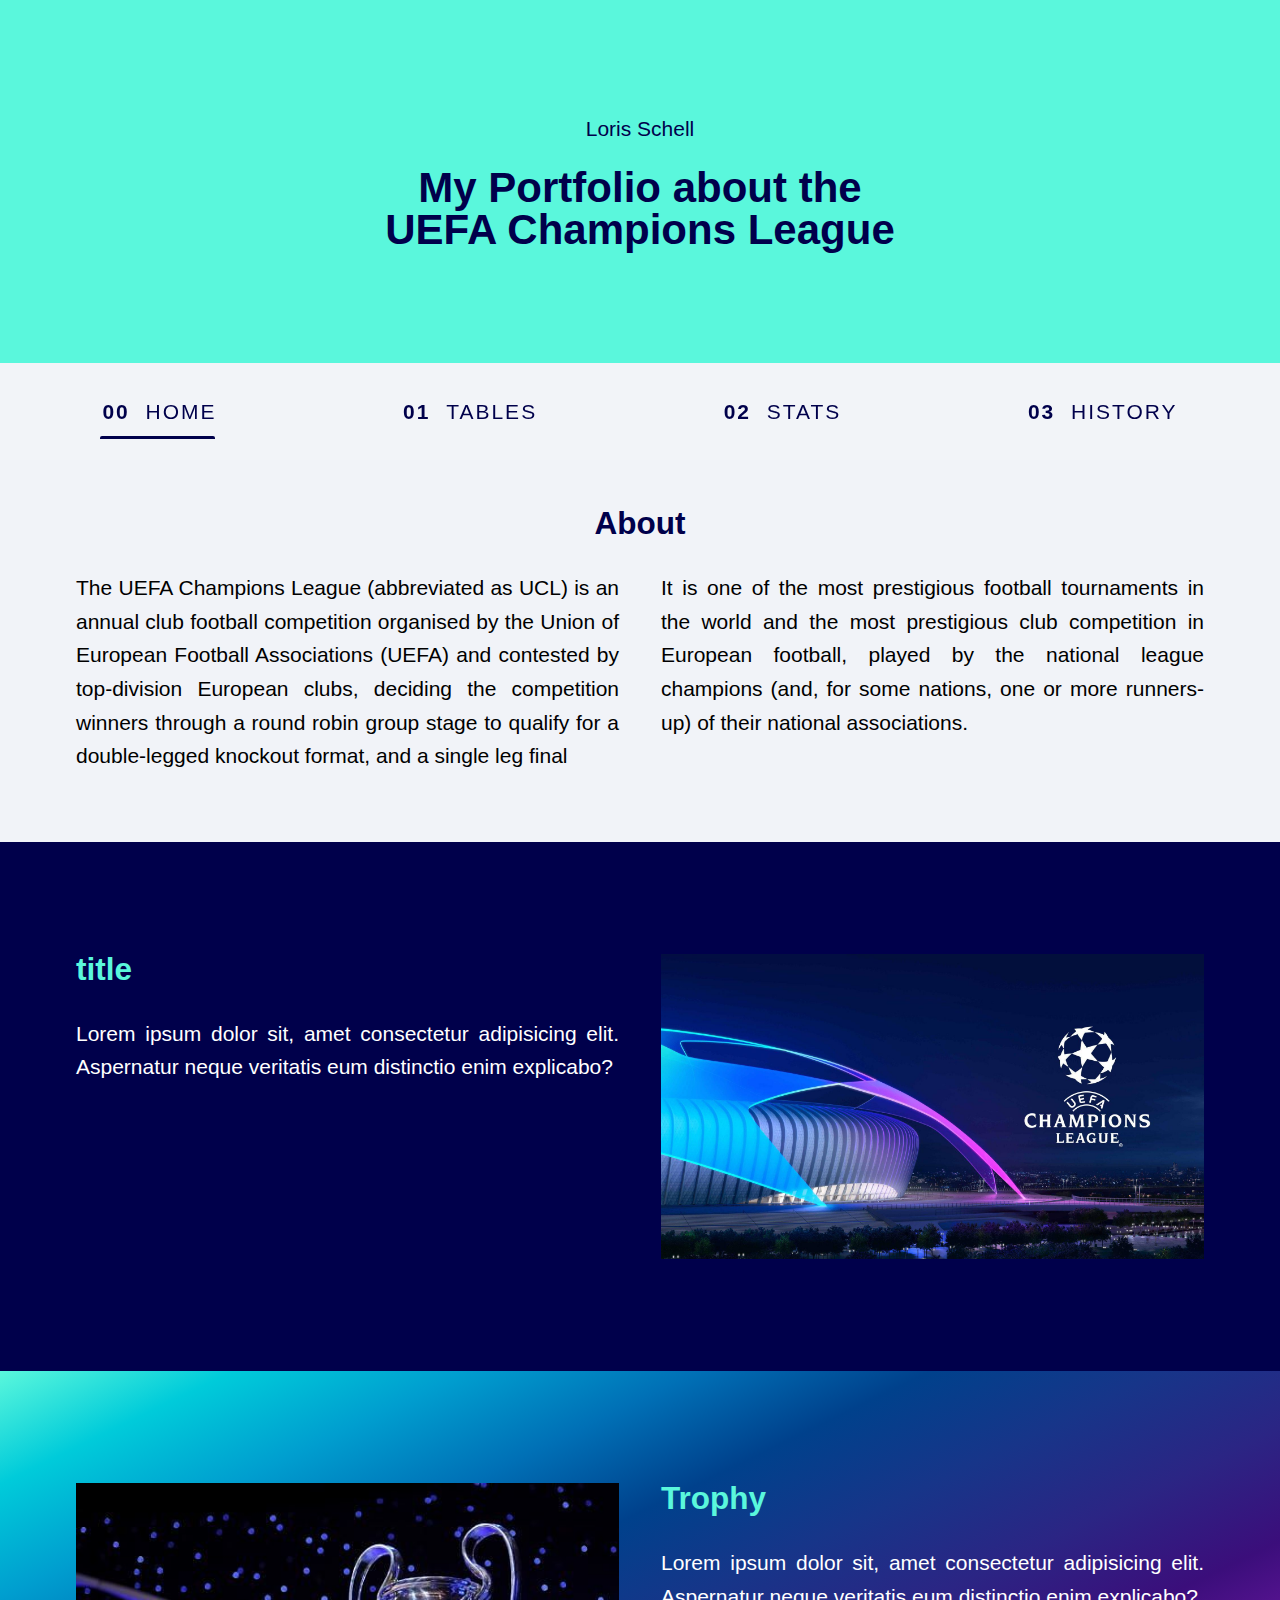
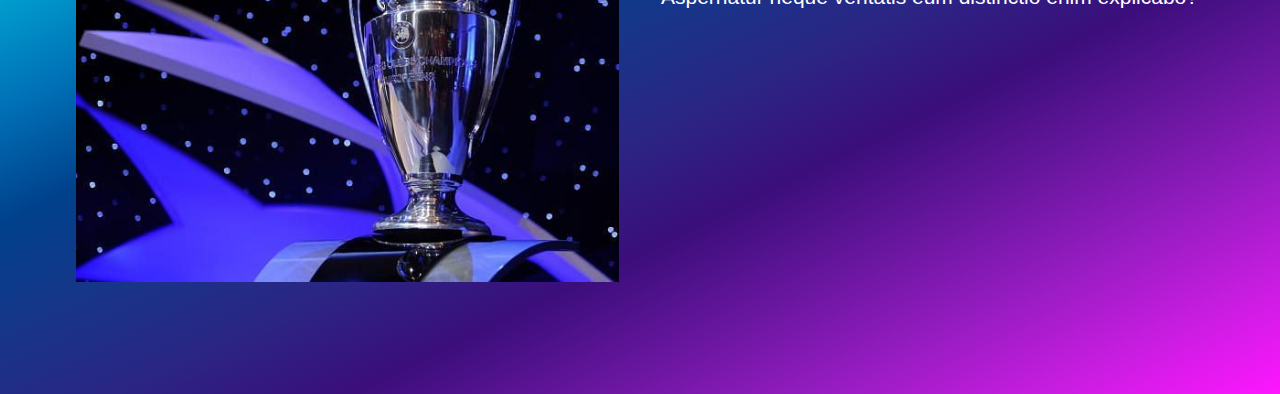
==== public/index.html @ 0f72c355 "Homepage and Tablepage done" ====
<!DOCTYPE html>
<html lang="en">
  <head>
    <meta charset="UTF-8" />
    <meta name="viewport" content="width=device-width, initial-scale=1.0" />
    <title>Portfolio | UEFA Champions League</title>

    <link rel="stylesheet" href="css/main.css" />
    <script src="js/nav.js" defer></script>
  </head>

  <body>
    <header class="bg-blue text-center">
      <div class="container container--narrow">
        <p>Loris Schell</p>
        <h1>My Portfolio about the UEFA Champions League</h1>
      </div>
    </header>

    <button class="mobile-nav-toggle" aria-controls="primary-navigation" aria-expanded="false">
      <span class="sr-only">Menu</span>
    </button>

    <nav>
      <ul id="primary-navigation" data-visible="false" class="primary-navigation flex">
        <li>
          <a class="uppercase text-dark letter-spacing-2 active nav-link" href="index.html">
            <span aria-hidden="true">00</span>Home
          </a>
        </li>
        <li>
          <a class="uppercase text-dark letter-spacing-2 nav-link" href="table.html">
            <span aria-hidden="true">01</span>Tables
          </a>
        </li>
        <li>
          <a class="uppercase text-dark letter-spacing-2 nav-link" href="stats.html">
            <span aria-hidden="true">02</span>Stats
          </a>
        </li>
        <li>
          <a class="uppercase text-dark letter-spacing-2 nav-link" href="history.html">
            <span aria-hidden="true">03</span>History
          </a>
        </li>
      </ul>
    </nav>

    <section>
      <div class="container">
        <h2 class="text-center">About</h2>
        <div class="split">
          <div>
            <p class="text-justify">
              The UEFA Champions League (abbreviated as UCL) is an annual club
              football competition organised by the Union of European Football
              Associations (UEFA) and contested by top-division European clubs,
              deciding the competition winners through a round robin group stage
              to qualify for a double-legged knockout format, and a single leg
              final
            </p>
          </div>
          <div>
            <p class="text-justify">
              It is one of the most prestigious football tournaments in the
              world and the most prestigious club competition in European
              football, played by the national league champions (and, for some
              nations, one or more runners-up) of their national associations.
            </p>
          </div>
        </div>
      </div>
    </section>

    <section class="bg-dark">
      <div class="container">
        <div class="split">
          <div>
            <h2>title</h2>
            <p class="text-justify">
              Lorem ipsum dolor sit, amet consectetur adipisicing elit.
              Aspernatur neque veritatis eum distinctio enim explicabo?
            </p>
          </div>
          <div>
            <img src="./images/championsleague2.jpg" alt="UCL Theme" />
          </div>
        </div>
      </div>
    </section>

    <section class="bg-gradient">
      <div class="container">
        <div class="split">
          <div>
            <img src="./images/trophy.jpg" alt="UCL Trophy" />
          </div>
          <div>
            <h2>Trophy</h2>
            <p class="text-justify">
              Lorem ipsum dolor sit, amet consectetur adipisicing elit.
              Aspernatur neque veritatis eum distinctio enim explicabo?
            </p>
          </div>
        </div>
      </div>
    </section>
    
    <button class="scrollTopBtn transparent-look" aria-label="ScrollUp"></button>
  </body>
</html>
---- public/css/main.css ----
:root {
  --clr-ucl-darkblue: #00004b;
  --clr-ucl-blue: #0d3aff;
  --clr-ucl-white: #ffffff;
  --clr-ucl-lightcyan: #5af7dc;
  --clr-ucl-pink: #ff16ff;
  --clr-ucl-grey: #c1c2d5;
  --clr-ucl-text: #30316e;
  --clr-ucl-background: #f1f3f8;

  --clr-3clr-gradient: linear-gradient(
    to left top,
    #ff16ff,
    #c91de1,
    #961cc1,
    #67169e,
    #3b0e7b,
    #2b2584,
    #173589,
    #00418c,
    #0070b6,
    #009ecf,
    #00cbda,
    #5af7dc
  );

  --font-family-primary: "Segoe UI", Arial, sans-serif;
}

/* Homepage Basic Design */

*,
*::before,
*::after {
  box-sizing: border-box;
  scroll-behavior: smooth;
}

body {
  background-color: var(--clr-ucl-background);
  font-family: var(--font-family-primary);
  font-weight: 400;
  font-size: 1.3125rem;
  line-height: 1.6;
  min-height: 100vh;

  overflow-x: hidden;
}

body,
h1,
h2,
h3,
p {
  margin: 0;
}

h1,
h2,
h3 {
  color: var(--clr-ucl-darkblue);
  font-weight: 900;
  line-height: 1;
}

h2,
h3,
p {
  margin-bottom: 1em;
}

@media (max-width: 639px) {
  .split > div:last-child > h2 {
    margin-top: 1em;
  }
}

.text-justify {
  text-align: justify;
}

img {
  display: block;
  max-width: 100%;
}

.text-center {
  text-align: center;
}

header,
section {
  padding: 3rem 0;
}

@media (min-width: 40em) {
  header,
  section {
    padding: 7rem 0;
  }

  body > :nth-child(4) {
    padding: 3rem 0;
  }
}

.container {
  margin-inline: auto;
  width: min(90%, 70.5rem);
}

.split {
  display: flex;
  flex-direction: column;
}

@media (min-width: 40em) {
  .split {
    flex-direction: row;
  }

  .split > * {
    flex-basis: 100%;
  }

  .split > * + * {
    margin-left: 2em;
  }
}

.container--narrow {
  max-width: 34rem;
}

.bg-blue {
  background-color: var(--clr-ucl-lightcyan);
  color: var(--clr-ucl-darkblue);
}

.bg-dark {
  background-color: var(--clr-ucl-darkblue);
  color: var(--clr-ucl-white);
}

.bg-gradient {
  background-image: var(--clr-3clr-gradient);
  color: var(--clr-ucl-white);
}

.bg-dark h2,
.bg-gradient h2 {
  color: var(--clr-ucl-lightcyan);
}

/* primary navigation */

.sr-only {
  clip: rect(0 0 0 0);
  clip-path: inset(50%);
  height: 1px;
  overflow: hidden;
  position: absolute;
  white-space: nowrap;
  width: 1px;
}

.uppercase {
  text-transform: uppercase;
}

.text-dark {
  color: var(--clr-ucl-darkblue);
}

.letter-spacing-2 {
  letter-spacing: 2px;
}

.flex {
  display: flex;
  gap: var(--gap, 1rem);
}

.primary-navigation > *,
.mobile-nav-toggle {
  cursor: pointer;
  position: relative;
}

.mobile-nav-toggle {
  display: none;
}

.primary-navigation {
  list-style: none;
  padding: 0;
  margin: 0;

  align-items: center;
  justify-content: space-between;

  background: hsl(240 100% 15% / 1);
}

.primary-navigation .text-dark {
  color: var(--clr-ucl-white);
}

@supports (backdrop-filter: blur(1rem)) {
  .primary-navigation {
    background: hsl(0 0% 100% / 0.1);
    backdrop-filter: blur(1rem);
  }

  .primary-navigation .text-dark {
    color: var(--clr-ucl-darkblue);
  }
}

.primary-navigation .nav-link {
  text-decoration: none;
  color: var(--clr-ucl-darkblue);
}

.nav-link.active::after {
  content: "";
  position: absolute;
  left: -2px;
  bottom: -0.5em;
  width: 100%;
  height: 3px;
  background-color: currentColor;

  border-top-left-radius: 2px;
  border-top-right-radius: 2px;
}

.nav-link:not(.active)::after {
  content: "";
  position: absolute;
  left: -2px;
  bottom: -0.5em;
  width: 100%;
  height: 3px;
  background-color: currentColor;

  transform: scaleX(0);
  transform-origin: right;
  transition: transform 250ms ease-in;

  border-top-left-radius: 2px;
  border-top-right-radius: 2px;
}

.nav-link:hover::after {
  transform: scaleX(1);
  transform-origin: left;
}

.primary-navigation .nav-link > [aria-hidden="true"] {
  font-weight: 700;
  margin-inline-end: 0.75em;
}

@media (max-width: 35em) {
  .primary-navigation {
    --gap: 2em;

    align-items: flex-start;
    position: fixed;
    z-index: 1000;
    inset: 0 0 0 30%;

    flex-direction: column;
    padding: min(30vh, 10rem) 2em;

    transform: translateX(100%);
    transition: transform 350ms ease-out;
  }

  .primary-navigation[data-visible="true"] {
    transform: translateX(0%);
  }

  .mobile-nav-toggle {
    display: block;
    position: absolute;
    z-index: 9999;
    background-color: transparent;
    background-image: url(../images/icons8-menü-24.png);
    background-repeat: no-repeat;
    width: 2rem;
    border: 0;
    aspect-ratio: 1;
    top: 2rem;
    right: 2rem;
  }

  .mobile-nav-toggle[aria-expanded="true"] {
    background-color: transparent;
    background-image: url(../images/icons8-löschen-24.png);
  }
}

@media (min-width: 35em) and (max-width: 55em) {
  .primary-navigation .nav-link > span[aria-hidden] {
    display: none;
  }
}

@media (min-width: 35em) {
  .primary-navigation {
    --gap: clamp(1.5rem, 5vw, 3rem);
    padding-block: 2rem;
    padding-inline: clamp(3rem, 8vw, 10rem);
  }
}

/*Scroll to Top Button*/

.scrollTopBtn {
  position: fixed;
  bottom: 10px;
  right: 10px;
  height: 70px;
  width: 70px;
  display: none;

  background-image: url(../images/upArrow.svg);
  background-repeat: no-repeat;
  background-size: 40px;
  background-position: center;

  border-radius: 50%;
  border: 2px solid black;
  background-color: white;

  cursor: pointer;
}

@supports (backdrop-filter: blur(1rem)) {
  .transparent-look {
    background: hsl(0 0% 100% / 0.1);
    backdrop-filter: blur(1rem);

    background-image: url(../images/upArrow.svg);
    background-repeat: no-repeat;
    background-size: 40px;
    background-position: center;
    border: transparent;
  }
}

@media (max-width: 35em) {
  .scrollTopBtn,
  .transparent-look {
    right: 2px;
    height: 55px;
    width: 55px;
    background-size: 35px;
  }
}

/*Fade-in content*/

.fade-in {
  opacity: 0;
  transition: opacity 250ms ease-in;
}

.fade-in.appear {
  opacity: 1;
}

.from-right {
}

.from-left {
}

.from-bottom {
}
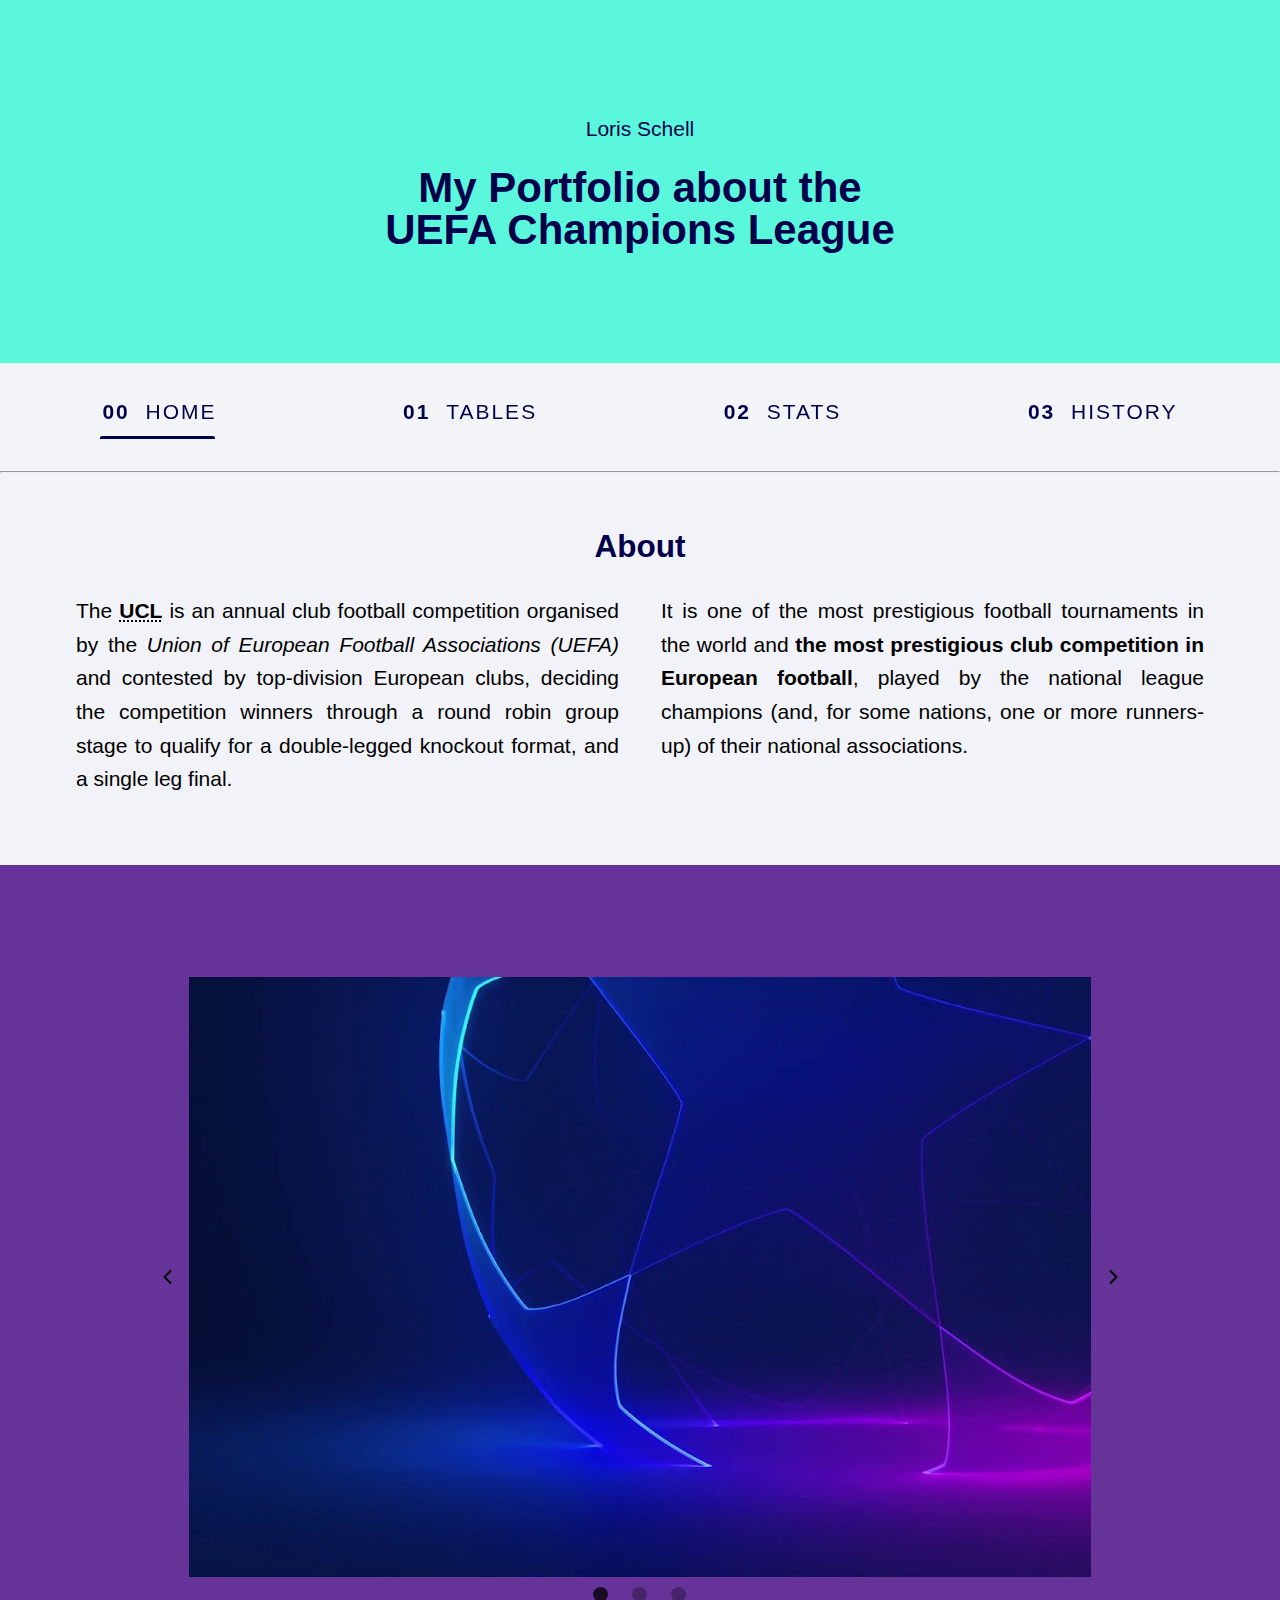
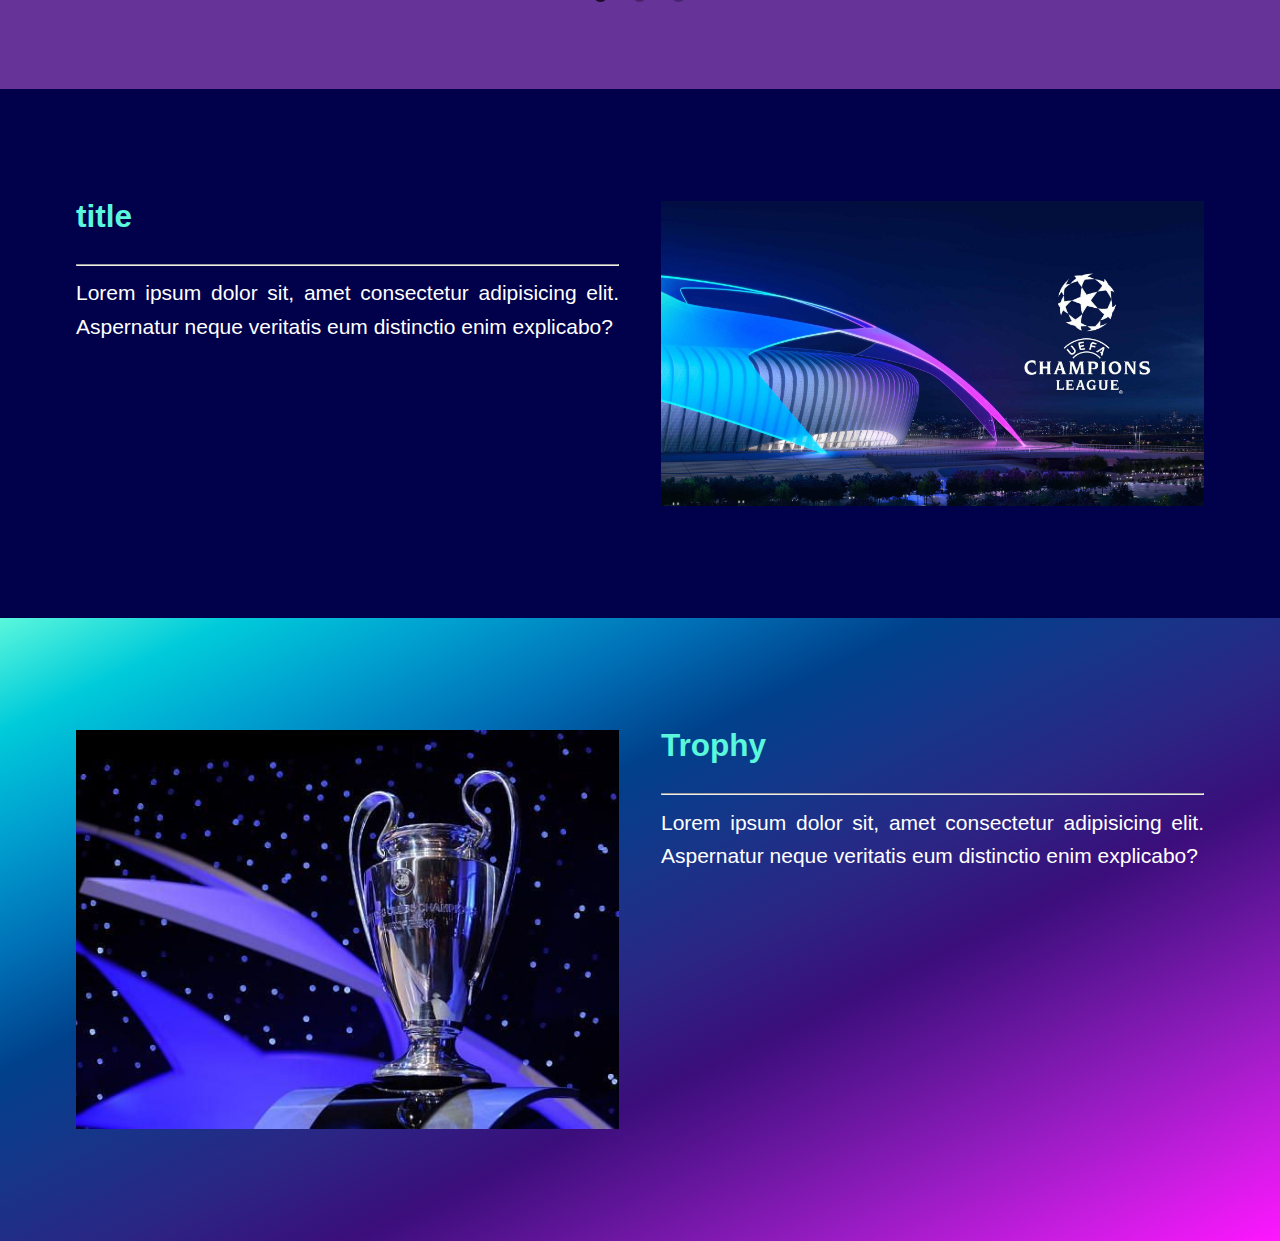
==== commit 0b4334e1: "carousel added" ====
--- a/public/index.html
+++ b/public/index.html
@@ -6,7 +6,9 @@
     <title>Portfolio | UEFA Champions League</title>
 
     <link rel="stylesheet" href="css/main.css" />
-    <script src="js/nav.js" defer></script>
+    <link rel="stylesheet" href="css/carousel.css">
+    <script src="js/main.js" defer></script>
+    <script src="js/carousel.js" defer></script>
   </head>
 
   <body>
@@ -45,6 +47,7 @@
         </li>
       </ul>
     </nav>
+    <hr class="nav-underline">
 
     <section>
       <div class="container">
@@ -52,21 +55,48 @@
         <div class="split">
           <div>
             <p class="text-justify">
-              The UEFA Champions League (abbreviated as UCL) is an annual club
-              football competition organised by the Union of European Football
-              Associations (UEFA) and contested by top-division European clubs,
-              deciding the competition winners through a round robin group stage
-              to qualify for a double-legged knockout format, and a single leg
-              final
+              The <b><abbr title="UEFA Champions League" tabindex="0">UCL</abbr></b> is an annual club football competition organised by the <span class="semi-bold"><i>Union of European Football Associations (UEFA)</i></span> and contested by top-division European clubs, deciding the competition winners through a round robin group stage to qualify for a double-legged knockout format, and a single leg final.
             </p>
           </div>
           <div>
             <p class="text-justify">
-              It is one of the most prestigious football tournaments in the
-              world and the most prestigious club competition in European
-              football, played by the national league champions (and, for some
-              nations, one or more runners-up) of their national associations.
+              It is one of the most prestigious football tournaments in the world and <span class="bold">the most prestigious club competition in European football</span>, played by the national league champions (and, for some nations, one or more runners-up) of their national associations.
             </p>
+          </div>
+        </div>
+      </div>
+    </section>
+
+    <section class="bg-dark" style="background-color: rebeccapurple;">
+      <div class="container">
+        <div class="carousel">
+
+          <button class="carousel_button carousel_button--left" aria-label="Left">
+            <img src="images/slide-left.svg" alt="">
+          </button>
+
+          <div class="carousel_track-container">
+            <ul class="carousel_track">
+              <li class="carousel_slide current-slide">
+                <img class="carousel_image" src="images/championsleague.jpg" alt="">
+              </li>
+              <li class="carousel_slide">
+                <img class="carousel_image" src="images/championsleague.jpg" alt="">
+              </li>
+              <li class="carousel_slide">
+                <img class="carousel_image" src="images/championsleague.jpg" alt="">
+              </li>
+            </ul>
+          </div>
+
+          <button class="carousel_button carousel_button--right" aria-label="Right">
+            <img src="images/slide-right.svg" alt="">
+          </button>
+
+          <div class="carousel_nav">
+            <button class="carousel_indicator current-slide" aria-label="slide-indicator"></button>
+            <button class="carousel_indicator" aria-label="slide-indicator"></button>
+            <button class="carousel_indicator" aria-label="slide-indicator"></button>
           </div>
         </div>
       </div>
@@ -77,6 +107,7 @@
         <div class="split">
           <div>
             <h2>title</h2>
+            <hr>
             <p class="text-justify">
               Lorem ipsum dolor sit, amet consectetur adipisicing elit.
               Aspernatur neque veritatis eum distinctio enim explicabo?
@@ -97,6 +128,7 @@
           </div>
           <div>
             <h2>Trophy</h2>
+            <hr>
             <p class="text-justify">
               Lorem ipsum dolor sit, amet consectetur adipisicing elit.
               Aspernatur neque veritatis eum distinctio enim explicabo?
--- a/public/css/main.css
+++ b/public/css/main.css
@@ -25,6 +25,11 @@
   );
 
   --font-family-primary: "Segoe UI", Arial, sans-serif;
+
+  --font-weight--light: 300;
+  --font-weight--regular: 400;
+  --font-weight--semibold: 500;
+  --font-weight--bold: 700;
 }
 
 /* Homepage Basic Design */
@@ -99,7 +104,7 @@
     padding: 7rem 0;
   }
 
-  body > :nth-child(4) {
+  body > :nth-child(5) {
     padding: 3rem 0;
   }
 }
@@ -300,6 +305,10 @@
     background-color: transparent;
     background-image: url(../images/icons8-löschen-24.png);
   }
+
+  .nav-underline {
+    display: none;
+  }
 }
 
 @media (min-width: 35em) and (max-width: 55em) {
@@ -314,6 +323,39 @@
     padding-block: 2rem;
     padding-inline: clamp(3rem, 8vw, 10rem);
   }
+}
+
+/*Styling Tags*/
+
+abbr[title] {
+  position: relative;
+  text-decoration: underline dotted;
+}
+
+abbr[title]:hover::after,
+abbr[title]:focus::after {
+  content: attr(title);
+
+  position: absolute;
+  left: 0;
+  bottom: -30px;
+  width: auto;
+  white-space: nowrap;
+
+  background-color: var(--clr-ucl-grey);
+  color: var(--clr-ucl-text);
+  border-radius: 3px;
+  box-shadow: 1px 1px 5px 0 rgba(0, 0, 0, 0.4);
+  font-size: 14px;
+  padding: 3px 5px;
+}
+
+.semi-bold {
+  font-weight: var(--font-weight--semibold);
+}
+
+.bold {
+  font-weight: var(--font-weight--bold);
 }
 
 /*Scroll to Top Button*/
--- a/public/css/carousel.css
+++ b/public/css/carousel.css
@@ -0,0 +1,70 @@
+.carousel {
+    position: relative;
+    height: 600px;
+    width: 80%;
+    margin: 0 auto;
+}
+
+.carousel_image {
+    width: 100%;
+    height: 100%;
+    object-fit: cover;
+}
+
+.carousel_track-container {
+    height: 100%;
+    position: relative;
+}
+
+.carousel_track {
+    padding: 0;
+    margin: 0;
+    list-style: none;
+}
+
+.carousel_slide {
+    position: absolute;
+    top: 0;
+    bottom: 0;
+    width: 100%;
+}
+
+.carousel_button {
+    position:absolute;
+    top: 50%;
+    transform: translateY(-50%);
+    background: transparent;
+    border: 0;
+    cursor: pointer;
+}
+
+.carousel_button--left {
+    left: -40px;
+}
+
+.carousel_button--right {
+    right: -40px;
+}
+
+.carousel_button img {
+    width: 24px;
+}
+
+.carousel_nav {
+    display: flex;
+    justify-content: center;
+    padding: 10px 0;
+}
+
+.carousel_indicator {
+    border: 0;
+    border-radius: 50%;
+    width: 15px;
+    height: 15px;
+    background: rgba(0, 0, 0, 0.3);
+    margin: 0 12px;
+}
+
+.carousel_indicator.current-slide {
+    background: rgba(0, 0, 0, 0.75);
+}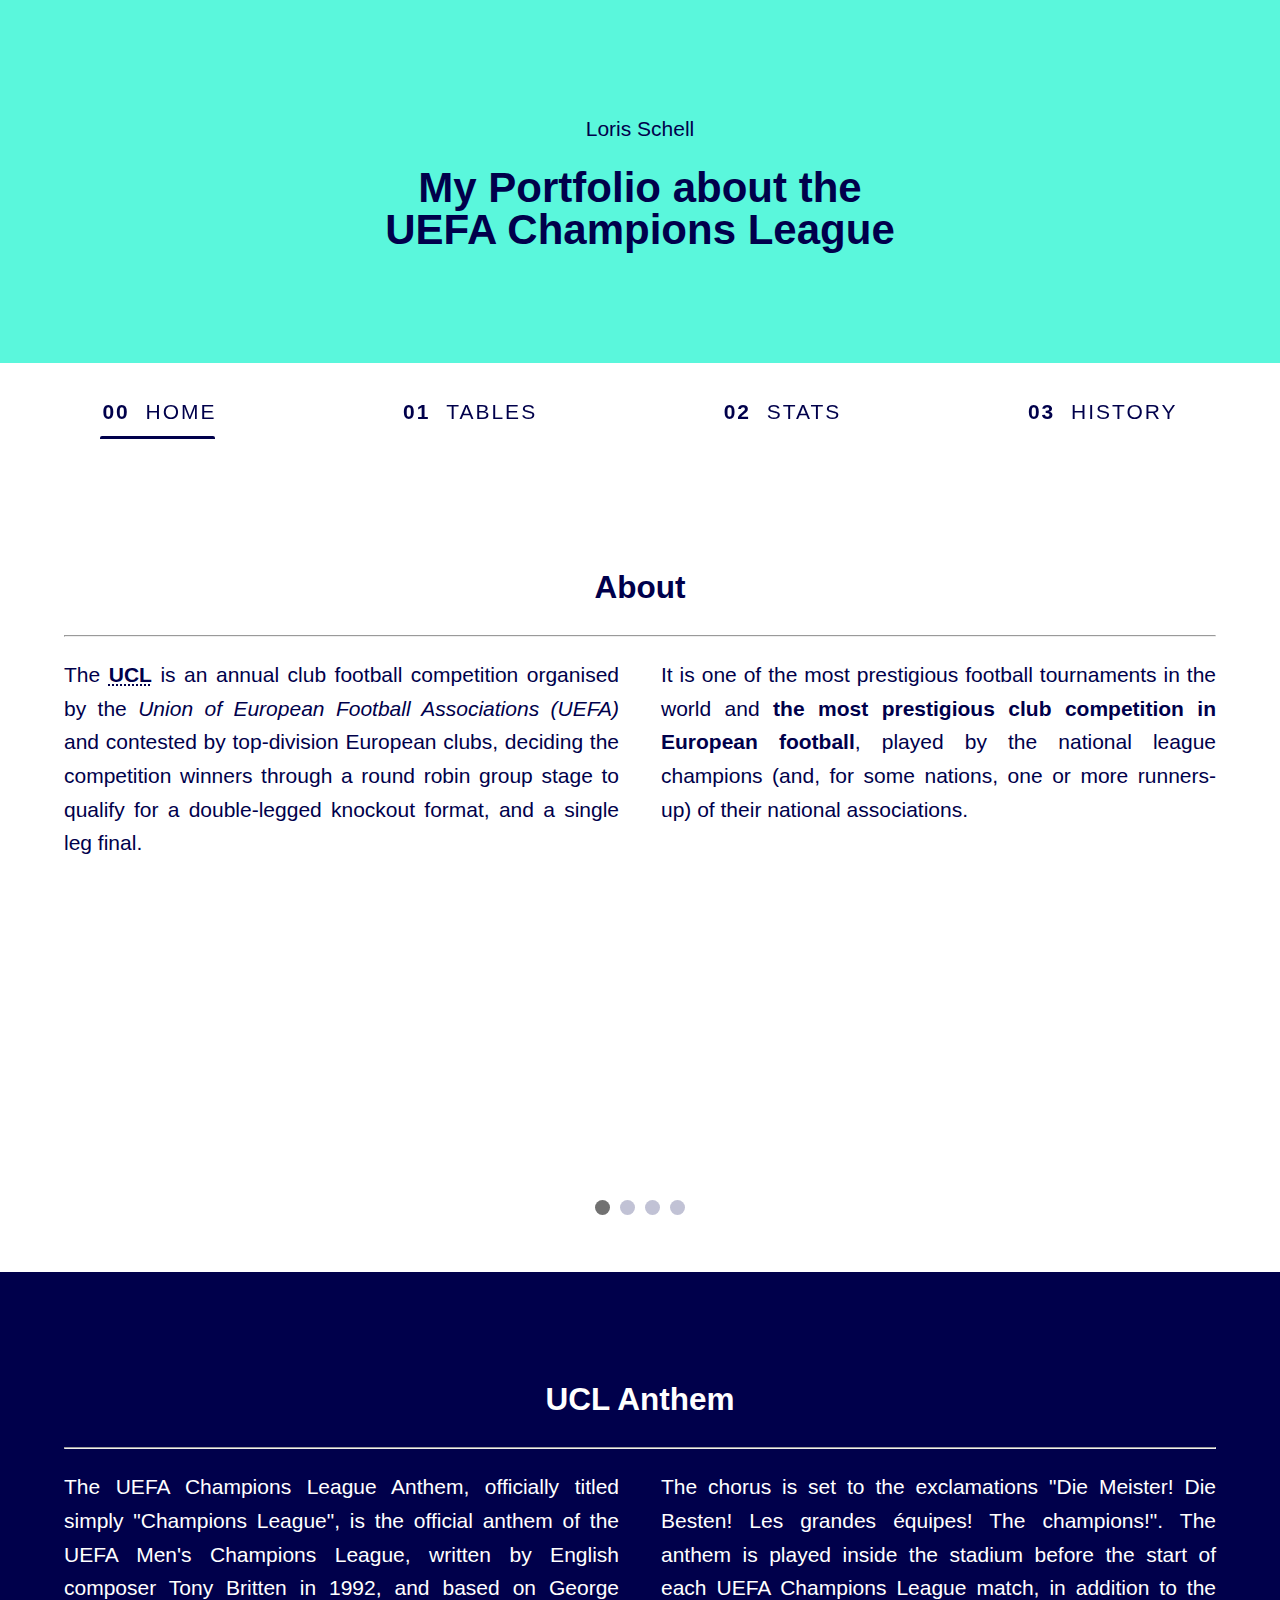
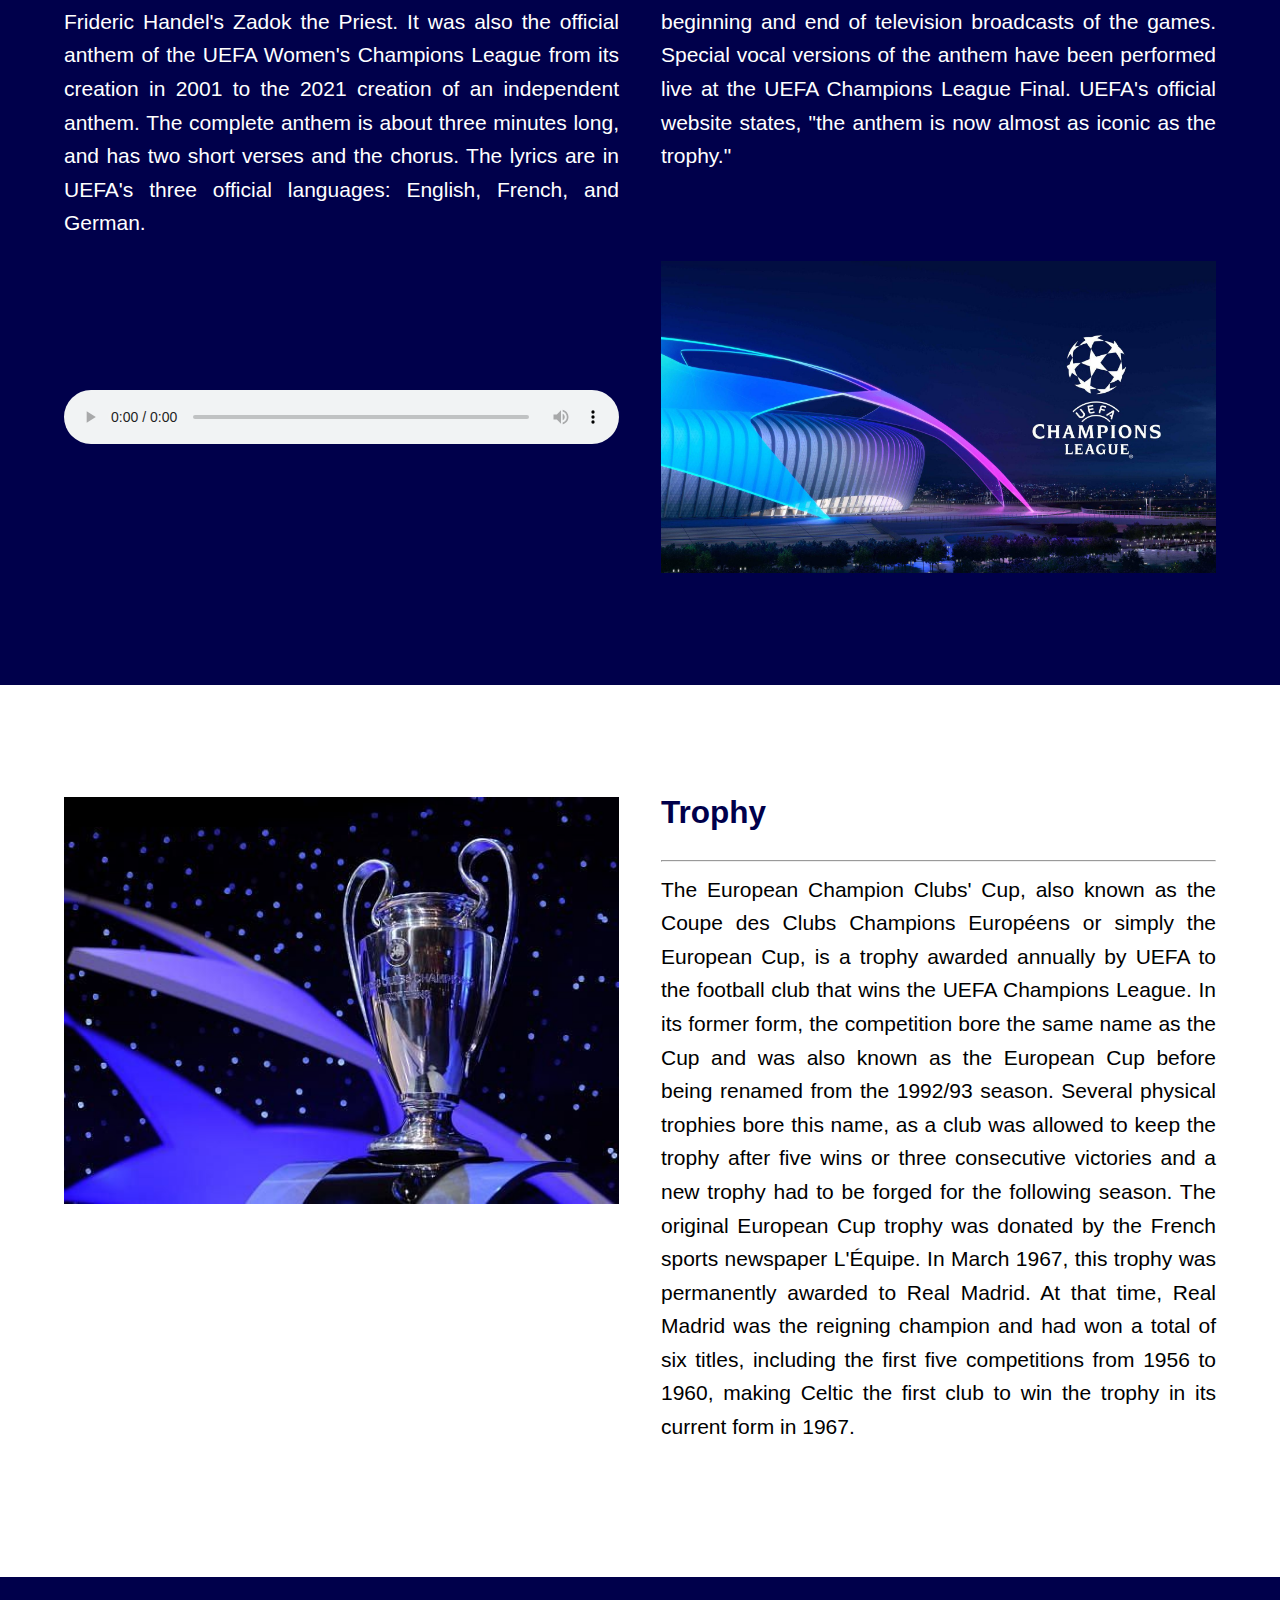
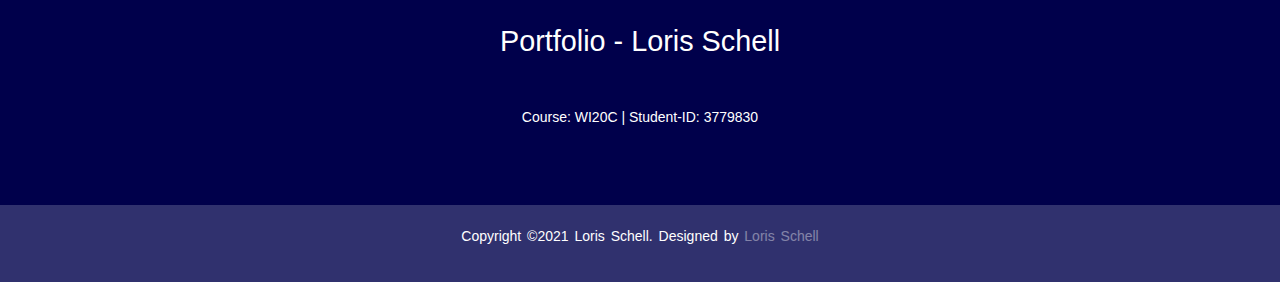
==== commit 07442fe0: "footer, slideshow and content on homepage added" ====
--- a/public/index.html
+++ b/public/index.html
@@ -6,138 +6,232 @@
     <title>Portfolio | UEFA Champions League</title>
 
     <link rel="stylesheet" href="css/main.css" />
-    <link rel="stylesheet" href="css/carousel.css">
+    <link rel="stylesheet" href="css/carousel.css" />
     <script src="js/main.js" defer></script>
     <script src="js/carousel.js" defer></script>
   </head>
 
   <body>
-    <header class="bg-blue text-center">
+    <header class="bg-cyan text-center">
       <div class="container container--narrow">
         <p>Loris Schell</p>
         <h1>My Portfolio about the UEFA Champions League</h1>
       </div>
     </header>
 
-    <button class="mobile-nav-toggle" aria-controls="primary-navigation" aria-expanded="false">
+    <button
+      class="mobile-nav-toggle"
+      aria-controls="primary-navigation"
+      aria-expanded="false"
+    >
       <span class="sr-only">Menu</span>
     </button>
 
     <nav>
-      <ul id="primary-navigation" data-visible="false" class="primary-navigation flex">
-        <li>
-          <a class="uppercase text-dark letter-spacing-2 active nav-link" href="index.html">
+      <ul
+        id="primary-navigation"
+        data-visible="false"
+        class="primary-navigation flex"
+      >
+        <li>
+          <a
+            class="uppercase text-dark letter-spacing-2 active nav-link"
+            href="index.html"
+          >
             <span aria-hidden="true">00</span>Home
           </a>
         </li>
         <li>
-          <a class="uppercase text-dark letter-spacing-2 nav-link" href="table.html">
+          <a
+            class="uppercase text-dark letter-spacing-2 nav-link"
+            href="table.html"
+          >
             <span aria-hidden="true">01</span>Tables
           </a>
         </li>
         <li>
-          <a class="uppercase text-dark letter-spacing-2 nav-link" href="stats.html">
+          <a
+            class="uppercase text-dark letter-spacing-2 nav-link"
+            href="stats.html"
+          >
             <span aria-hidden="true">02</span>Stats
           </a>
         </li>
         <li>
-          <a class="uppercase text-dark letter-spacing-2 nav-link" href="history.html">
+          <a
+            class="uppercase text-dark letter-spacing-2 nav-link"
+            href="history.html"
+          >
             <span aria-hidden="true">03</span>History
           </a>
         </li>
       </ul>
     </nav>
-    <hr class="nav-underline">
-
-    <section>
+
+    <section class="bg-light">
       <div class="container">
         <h2 class="text-center">About</h2>
-        <div class="split">
-          <div>
-            <p class="text-justify">
-              The <b><abbr title="UEFA Champions League" tabindex="0">UCL</abbr></b> is an annual club football competition organised by the <span class="semi-bold"><i>Union of European Football Associations (UEFA)</i></span> and contested by top-division European clubs, deciding the competition winners through a round robin group stage to qualify for a double-legged knockout format, and a single leg final.
-            </p>
-          </div>
-          <div>
-            <p class="text-justify">
-              It is one of the most prestigious football tournaments in the world and <span class="bold">the most prestigious club competition in European football</span>, played by the national league champions (and, for some nations, one or more runners-up) of their national associations.
+        <hr class="underline" />
+        <div class="split">
+          <div>
+            <p class="text-justify">
+              The
+              <b><abbr title="UEFA Champions League" tabindex="0">UCL</abbr></b>
+              is an annual club football competition organised by the
+              <span class="semi-bold"
+                ><i>Union of European Football Associations (UEFA)</i></span
+              >
+              and contested by top-division European clubs, deciding the
+              competition winners through a round robin group stage to qualify
+              for a double-legged knockout format, and a single leg final.
+            </p>
+          </div>
+          <div>
+            <p class="text-justify">
+              It is one of the most prestigious football tournaments in the
+              world and
+              <span class="bold"
+                >the most prestigious club competition in European
+                football</span
+              >, played by the national league champions (and, for some nations,
+              one or more runners-up) of their national associations.
             </p>
           </div>
         </div>
       </div>
     </section>
 
-    <section class="bg-dark" style="background-color: rebeccapurple;">
-      <div class="container">
-        <div class="carousel">
-
-          <button class="carousel_button carousel_button--left" aria-label="Left">
-            <img src="images/slide-left.svg" alt="">
-          </button>
-
-          <div class="carousel_track-container">
-            <ul class="carousel_track">
-              <li class="carousel_slide current-slide">
-                <img class="carousel_image" src="images/championsleague.jpg" alt="">
-              </li>
-              <li class="carousel_slide">
-                <img class="carousel_image" src="images/championsleague.jpg" alt="">
-              </li>
-              <li class="carousel_slide">
-                <img class="carousel_image" src="images/championsleague.jpg" alt="">
-              </li>
-            </ul>
-          </div>
-
-          <button class="carousel_button carousel_button--right" aria-label="Right">
-            <img src="images/slide-right.svg" alt="">
-          </button>
-
-          <div class="carousel_nav">
-            <button class="carousel_indicator current-slide" aria-label="slide-indicator"></button>
-            <button class="carousel_indicator" aria-label="slide-indicator"></button>
-            <button class="carousel_indicator" aria-label="slide-indicator"></button>
+    <div class="slideshow-container">
+      <!--Slide 1-->
+      <div class="mySlides fade">
+        <div class="numbertext">1 / 4</div>
+        <video class="slideshow_item" autoplay playsinline muted loop>
+          <source
+            src="https://uclbranding.uefa.com/assets/video/starball-loop.mp4"
+            type="video/mp4"
+          />
+        </video>
+        <div class="slideshow_image-caption"></div>
+      </div>
+
+      <!--Slide 2-->
+      <div class="mySlides fade">
+        <div class="numbertext">2 / 4</div>
+        <img class="slideshow_item" src="images/CR7.jpg" alt="" />
+        <div class="slideshow_item-caption">Cristiano Ronaldo bicycle kick</div>
+      </div>
+
+      <!--Slide 3-->
+      <div class="mySlides fade">
+        <div class="numbertext">3 / 4</div>
+        <img class="slideshow_item" src="images/Messi.jpg" alt="" />
+        <div class="slideshow_item-caption">Lionel Messi</div>
+      </div>
+
+      <!--Slide 4-->
+      <div class="mySlides fade">
+        <div class="numbertext">4 / 4</div>
+        <img class="slideshow_item" src="images/Liverpool-winner.jpg" alt="" />
+        <div class="slideshow_item-caption">UCL Champions of 2018/19</div>
+      </div>
+
+      <a class="prev" onclick="plusSlides(-1)">&#10094;</a>
+      <a class="next" onclick="plusSlides(1)">&#10095;</a>
+    </div>
+
+    <div class="slideshow-nav">
+      <span class="nav-dot" onclick="currentSlide(1)"></span>
+      <span class="nav-dot" onclick="currentSlide(2)"></span>
+      <span class="nav-dot" onclick="currentSlide(3)"></span>
+      <span class="nav-dot" onclick="currentSlide(4)"></span>
+    </div>
+
+    <section class="bg-dark">
+      <div class="container">
+        <h2 class="text-center">UCL Anthem</h2>
+        <hr class="underline" />
+        <div class="split">
+          <div>
+            <p class="text-justify">
+              The UEFA Champions League Anthem, officially titled simply
+              "Champions League", is the official anthem of the UEFA Men's
+              Champions League, written by English composer Tony Britten in
+              1992, and based on George Frideric Handel's Zadok the Priest. It
+              was also the official anthem of the UEFA Women's Champions League
+              from its creation in 2001 to the 2021 creation of an independent
+              anthem. The complete anthem is about three minutes long, and has
+              two short verses and the chorus. The lyrics are in UEFA's three
+              official languages: English, French, and German.
+            </p>
+          </div>
+          <div>
+            <p class="text-justify">
+              The chorus is set to the exclamations "Die Meister! Die Besten!
+              Les grandes équipes! The champions!". The anthem is played inside
+              the stadium before the start of each UEFA Champions League match,
+              in addition to the beginning and end of television broadcasts of
+              the games. Special vocal versions of the anthem have been
+              performed live at the UEFA Champions League Final. UEFA's official
+              website states, "the anthem is now almost as iconic as the
+              trophy."
+            </p>
+          </div>
+        </div>
+      </div>
+      <div class="container">
+        <div class="split">
+          <div class="container_split-audio">
+            <audio
+              class="ucl_anthem"
+              src="https://upload.wikimedia.org/wikipedia/en/2/2d/Champions_League_anthem.ogg"
+              controls
+            />
+          </div>
+          <div>
+            <img src="./images/championsleague2.jpg" alt="UCL Theme" />
           </div>
         </div>
       </div>
     </section>
 
-    <section class="bg-dark">
-      <div class="container">
-        <div class="split">
-          <div>
-            <h2>title</h2>
-            <hr>
-            <p class="text-justify">
-              Lorem ipsum dolor sit, amet consectetur adipisicing elit.
-              Aspernatur neque veritatis eum distinctio enim explicabo?
-            </p>
-          </div>
-          <div>
-            <img src="./images/championsleague2.jpg" alt="UCL Theme" />
+    <section style="background-image: transparent">
+      <div class="container">
+        <div class="split">
+          <div>
+            <img src="./images/trophy.jpg" alt="UCL Trophy" />
+          </div>
+          <div>
+            <h2>Trophy</h2>
+            <hr />
+            <p class="text-justify">
+              The European Champion Clubs' Cup, also known as the Coupe des Clubs Champions Européens or simply the European Cup, is a trophy awarded annually by UEFA to the football club that wins the UEFA Champions League. In its former form, the competition bore the same name as the Cup and was also known as the European Cup before being renamed from the 1992/93 season. Several physical trophies bore this name, as a club was allowed to keep the trophy after five wins or three consecutive victories and a new trophy had to be forged for the following season. The original European Cup trophy was donated by the French sports newspaper L'Équipe. In March 1967, this trophy was permanently awarded to Real Madrid. At that time, Real Madrid was the reigning champion and had won a total of six titles, including the first five competitions from 1956 to 1960, making Celtic the first club to win the trophy in its current form in 1967.
+            </p>
           </div>
         </div>
       </div>
     </section>
 
-    <section class="bg-gradient">
-      <div class="container">
-        <div class="split">
-          <div>
-            <img src="./images/trophy.jpg" alt="UCL Trophy" />
-          </div>
-          <div>
-            <h2>Trophy</h2>
-            <hr>
-            <p class="text-justify">
-              Lorem ipsum dolor sit, amet consectetur adipisicing elit.
-              Aspernatur neque veritatis eum distinctio enim explicabo?
-            </p>
-          </div>
-        </div>
-      </div>
-    </section>
-    
-    <button class="scrollTopBtn transparent-look" aria-label="ScrollUp"></button>
+    <button
+      class="scrollTopBtn transparent-look"
+      aria-label="ScrollUp"
+    ></button>
+
+    <footer class="bg-footer"> <!--TODO: Footer social-media-->
+      <div class="footer-content">
+        <h3>Portfolio - Loris Schell</h3>
+        <p>
+          Course: WI20C | Student-ID: 3779830
+        </p>
+        <ul class="socials">
+          <!-- <li><a href="#"><i class="fa fa-facebook"></i></a></li>
+          <li><a href="#"><i class="fa fa-twitter"></i></a></li>
+          <li><a href="#"><i class="fa fa-youtube"></i></a></li>
+          <li><a href="#"><i class="fa fa-linkedin-square"></i></a></li> -->
+        </ul>
+      </div>
+      <div class="footer-bottom">
+        <p>Copyright &copy;2021 Loris Schell. Designed by <span>Loris Schell</span></p>
+      </div>
+    </footer>
   </body>
-</html>+</html>
--- a/public/css/main.css
+++ b/public/css/main.css
@@ -42,12 +42,14 @@
 }
 
 body {
-  background-color: var(--clr-ucl-background);
   font-family: var(--font-family-primary);
   font-weight: 400;
   font-size: 1.3125rem;
   line-height: 1.6;
   min-height: 100vh;
+
+  display: flex;
+  flex-direction: column;
 
   overflow-x: hidden;
 }
@@ -84,13 +86,13 @@
   text-align: justify;
 }
 
+.text-center {
+  text-align: center;
+}
+
 img {
   display: block;
   max-width: 100%;
-}
-
-.text-center {
-  text-align: center;
 }
 
 header,
@@ -103,15 +105,11 @@
   section {
     padding: 7rem 0;
   }
-
-  body > :nth-child(5) {
-    padding: 3rem 0;
-  }
 }
 
 .container {
   margin-inline: auto;
-  width: min(90%, 70.5rem);
+  width: min(90%, 120.5rem);
 }
 
 .split {
@@ -119,6 +117,27 @@
   flex-direction: column;
 }
 
+.underline {
+  margin-bottom: 1em;
+}
+
+.container_split-audio {
+  display: flex;
+  justify-content: center;
+  align-items: center;  
+}
+
+.ucl_anthem {
+  width: 100%;
+}
+
+@media (max-width: 639px) {
+  .container_split-audio {
+    margin-bottom: 1.5em;
+    margin-top: 0.5em;
+  }
+}
+
 @media (min-width: 40em) {
   .split {
     flex-direction: row;
@@ -137,7 +156,86 @@
   max-width: 34rem;
 }
 
-.bg-blue {
+/*footer*/
+
+footer {
+  background: var(--clr-ucl-darkblue);
+  color: var(--clr-ucl-white);
+  
+  padding-top: 40px;
+  width: 100vw;
+  height: auto;
+  margin-top: auto;
+}
+
+.footer-content {
+  display: flex;
+  align-items: center;
+  justify-content: center;
+  flex-direction: column;
+  text-align: center;
+}
+
+.footer-content h3 {
+  color: var(--clr-ucl-white);
+  font-size: 1.8rem;
+  font-weight: var(--font-weight--regular);
+  line-height: 3rem;
+}
+
+.footer-content p {
+  max-width: 500px;
+  margin: 10px auto;
+  line-height: 28px;
+  font-size: 14px;
+}
+
+.socials {
+  list-style: none;
+  display: flex;
+  align-items: center;
+  justify-content: center;
+  margin: 1rem 0 3rem 0;
+}
+
+.socials li {
+  margin: 0 10px;
+}
+
+.socials a {
+  text-decoration: none;
+  color: var(--clr-ucl-white);
+}
+
+.socials a i {
+  font-size: 1.1rem;
+  transition: color .4s ease
+}
+
+.socials a:hover i {
+  color: aqua;
+}
+
+.footer-bottom {
+  background: var(--clr-ucl-text);
+  width: 100vw;
+  padding: 20px 0;
+  text-align: center;
+}
+
+.footer-bottom p {
+  font-size: 14px;
+  word-spacing: 2px;
+}
+
+.footer-bottom span {
+  opacity: .4;
+  font-weight: 200;
+}
+
+/*different background-styles*/
+
+.bg-cyan {
   background-color: var(--clr-ucl-lightcyan);
   color: var(--clr-ucl-darkblue);
 }
@@ -147,14 +245,27 @@
   color: var(--clr-ucl-white);
 }
 
+.bg-light {
+  background-color: var(--clr-ucl-white);
+  color: var(--clr-ucl-darkblue);
+}
+
 .bg-gradient {
   background-image: var(--clr-3clr-gradient);
   color: var(--clr-ucl-white);
 }
 
-.bg-dark h2,
 .bg-gradient h2 {
   color: var(--clr-ucl-lightcyan);
+}
+
+.bg-dark h2 {
+  color: var(--clr-ucl-white);
+}
+
+.bg-light h2,
+.bg-cyan h2 {
+  color: var(--clr-ucl-darkblue);
 }
 
 /* primary navigation */
@@ -305,10 +416,6 @@
     background-color: transparent;
     background-image: url(../images/icons8-löschen-24.png);
   }
-
-  .nav-underline {
-    display: none;
-  }
 }
 
 @media (min-width: 35em) and (max-width: 55em) {
--- a/public/css/carousel.css
+++ b/public/css/carousel.css
@@ -1,70 +1,150 @@
-.carousel {
-    position: relative;
-    height: 600px;
-    width: 80%;
-    margin: 0 auto;
+:root {
+  --clr-ucl-darkblue: #00004b;
+  --clr-ucl-blue: #0d3aff;
+  --clr-ucl-white: #ffffff;
+  --clr-ucl-lightcyan: #5af7dc;
+  --clr-ucl-pink: #ff16ff;
+  --clr-ucl-grey: #c1c2d5;
+  --clr-ucl-text: #30316e;
+  --clr-ucl-background: #f1f3f8;
+
+  --font-family-primary: "Segoe UI", Arial, sans-serif;
+
+  --font-weight--light: 300;
+  --font-weight--regular: 400;
+  --font-weight--semibold: 500;
+  --font-weight--bold: 700;
+
+  --font-size--window_small-th: 14px;
+  --font-size--window_medium-th: 14px;
+  --font-size--window_larg-th: 12px;
+  --font-size--window_small-td: 14px;
+  --font-size--window_medium-td: 14px;
+  --font-size--window_large-td: 16px;
 }
 
-.carousel_image {
-    width: 100%;
-    height: 100%;
-    object-fit: cover;
+.mySlides {
+  display: none;
 }
 
-.carousel_track-container {
-    height: 100%;
-    position: relative;
+.slideshow_item {
+  vertical-align: middle;
+  width: 100%;
 }
 
-.carousel_track {
-    padding: 0;
-    margin: 0;
-    list-style: none;
+.slideshow-container {
+  width: min(90%, 120.5rem);
+  position: relative;
+  margin: auto;
 }
 
-.carousel_slide {
-    position: absolute;
-    top: 0;
-    bottom: 0;
-    width: 100%;
+.prev,
+.next {
+  cursor: pointer;
+  position: absolute;
+  top: 50%;
+  width: auto;
+  padding: 16px;
+  margin-top: -22px;
+  color: var(--clr-ucl-white);
+  font-weight: var(--font-weight--bold);
+  font-size: 18px;
+  transition: 0.6s ease;
+  border-radius: 0 3px 3px 0;
+
+  -webkit-user-select: none; /* Chrome all / Safari all */
+  -moz-user-select: none; /* Firefox all */
+  -ms-user-select: none; /* IE 10+ */
+  user-select: none;
 }
 
-.carousel_button {
-    position:absolute;
-    top: 50%;
-    transform: translateY(-50%);
-    background: transparent;
-    border: 0;
-    cursor: pointer;
+.next {
+  right: 0;
+  border-radius: 3px 0 0 3px;
 }
 
-.carousel_button--left {
-    left: -40px;
+.prev:hover,
+.next:hover {
+  background-color: rgba(0 0 0 / 0.8);
 }
 
-.carousel_button--right {
-    right: -40px;
+.slideshow_item-caption {
+  color: var(--clr-ucl-white);
+  font-size: var(--font-size--window_large-td);
+  font-weight: var(--font-weight--semibold);
+  padding: 8px 12px;
+  position: absolute;
+  bottom: 0px;
+  width: 100%;
+  text-align: center;
 }
 
-.carousel_button img {
-    width: 24px;
+.numbertext {
+  color: var(--clr-ucl-white);
+  font-size: var(--font-size--window_small-td);
+  font-weight: var(--font-weight--light);
+  padding: 8px 12px;
+  position: absolute;
+  top: 0;
 }
 
-.carousel_nav {
-    display: flex;
-    justify-content: center;
-    padding: 10px 0;
+.slideshow-nav {
+  text-align: center;
+  padding-top: 1em;
+  padding-bottom: 1em;
 }
 
-.carousel_indicator {
-    border: 0;
-    border-radius: 50%;
-    width: 15px;
-    height: 15px;
-    background: rgba(0, 0, 0, 0.3);
-    margin: 0 12px;
+.nav-dot {
+  cursor: pointer;
+  height: 15px;
+  width: 15px;
+  margin: 0 2px;
+  background-color: var(--clr-ucl-grey);
+  border-radius: 50%;
+  display: inline-block;
+  transition: background-color 0.6s ease;
 }
 
-.carousel_indicator.current-slide {
-    background: rgba(0, 0, 0, 0.75);
+.current,
+.nav-dot:hover {
+  background-color: #717171;
+}
+
+.fade {
+  -webkit-animation-name: fade;
+  -webkit-animation-duration: 1.5s;
+  animation-name: fade;
+  animation-duration: 1.5s;
+}
+
+@-webkit-keyframes fade {
+  from {
+    opacity: 0.4;
+  }
+  to {
+    opacity: 1;
+  }
+}
+
+@keyframes fade {
+  from {
+    opacity: 0.4;
+  }
+  to {
+    opacity: 1;
+  }
+}
+
+@media only screen and (max-width: 300px) {
+  .prev,
+  .next,
+  .slideshow_item-caption {
+    font-size: 11px;
+  }
+}
+
+@media (min-width: 40em) {
+  .slideshow-nav {
+    padding: 3rem 0;
+  }
 }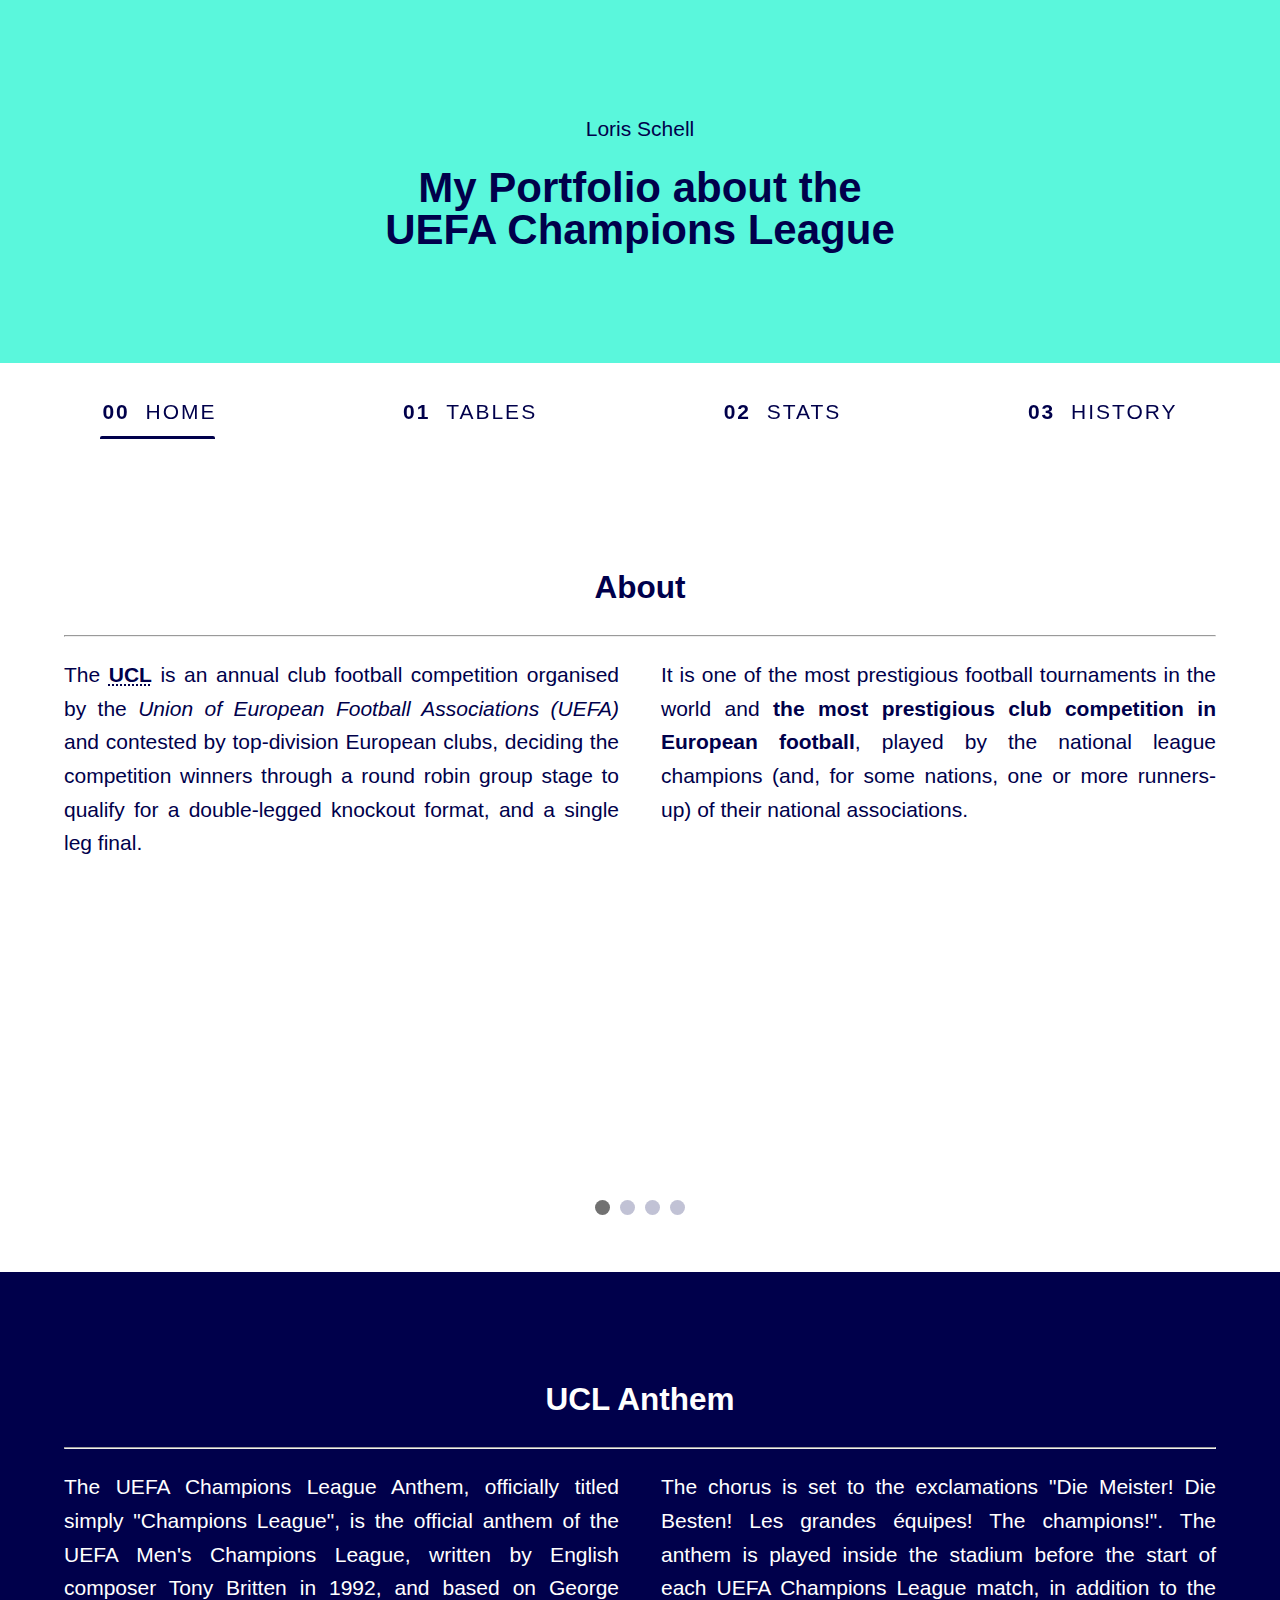
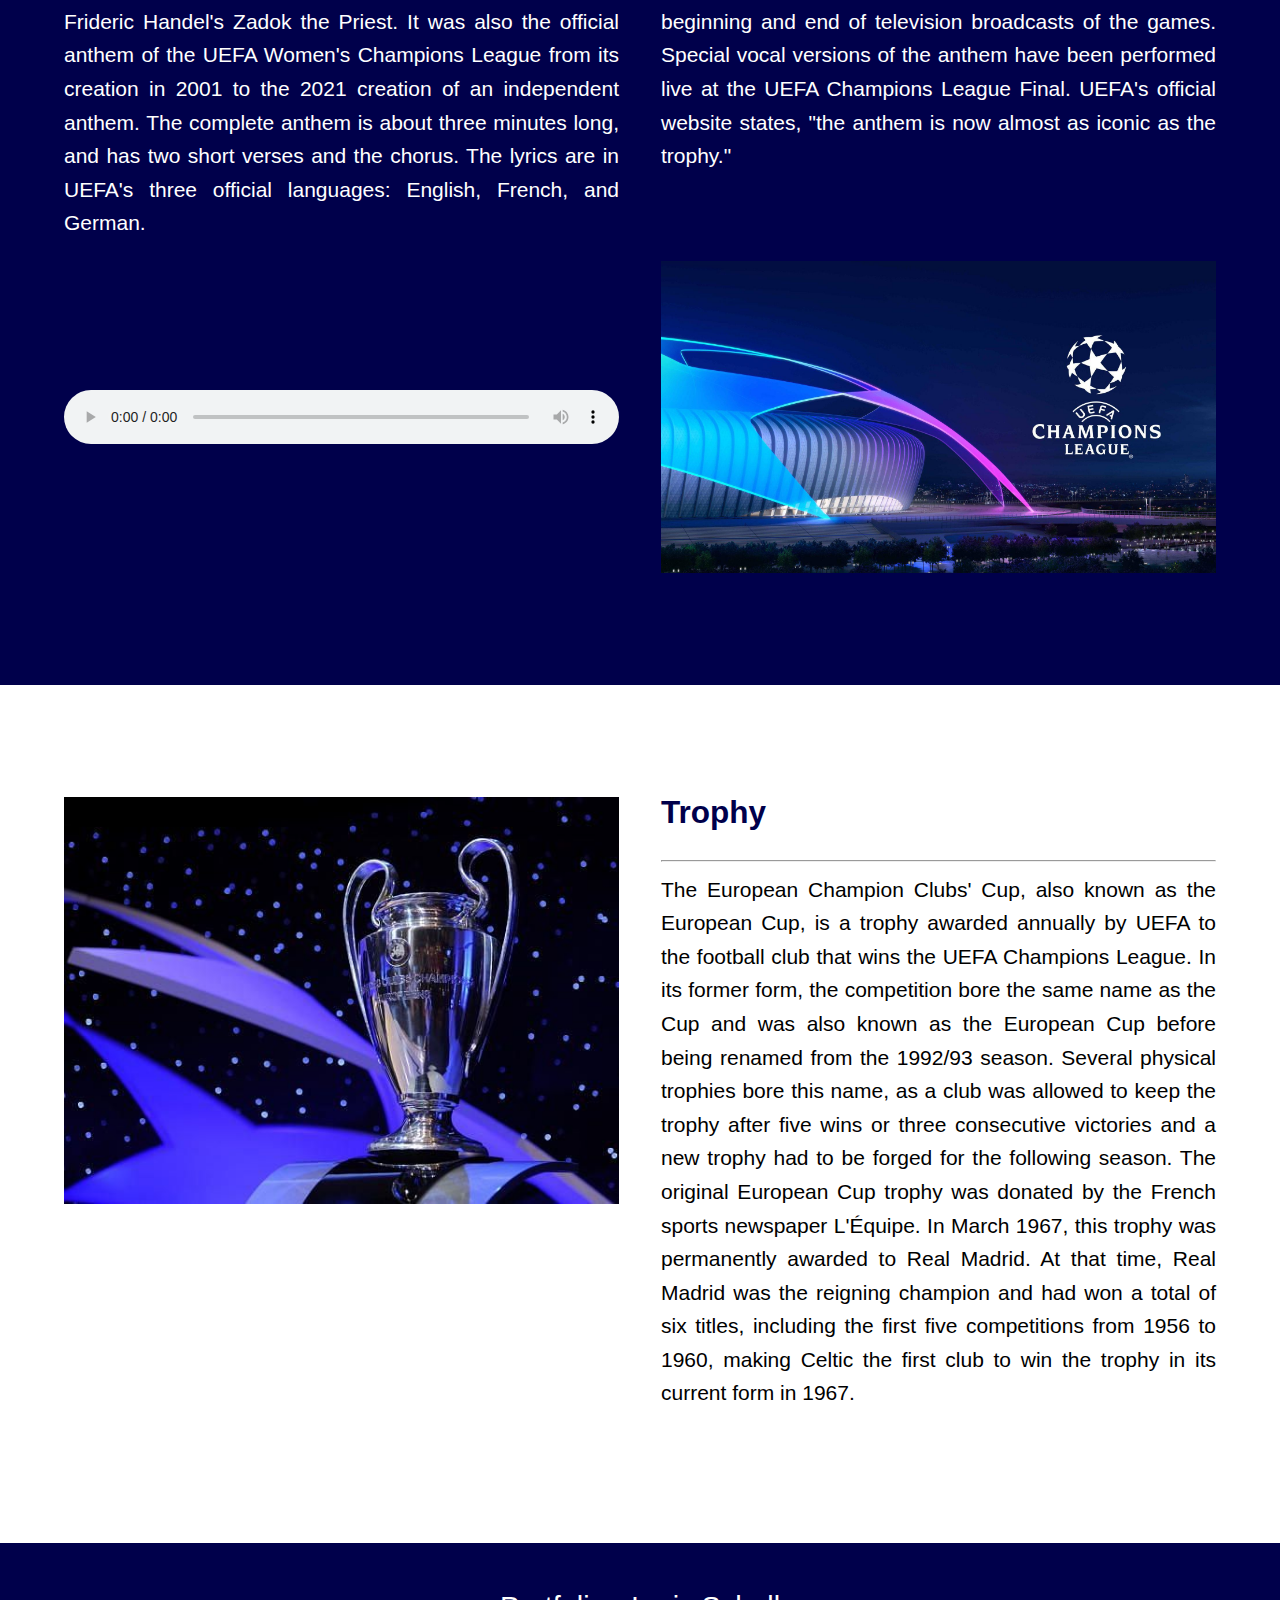
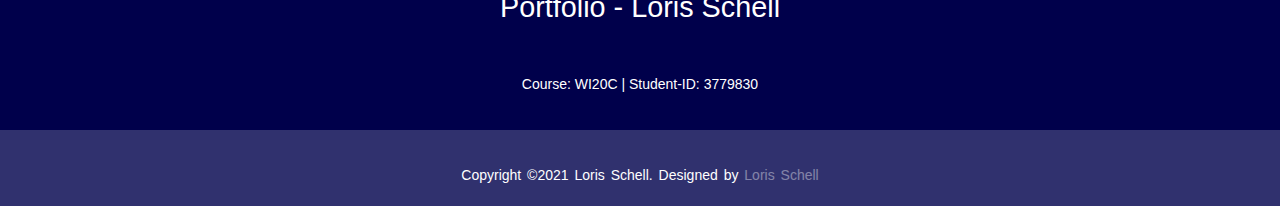
==== commit bb0c524f: "timeline finished" ====
--- a/public/index.html
+++ b/public/index.html
@@ -148,7 +148,7 @@
 
     <section class="bg-dark">
       <div class="container">
-        <h2 class="text-center">UCL Anthem</h2>
+        <h2 class="text-center">UCL Anthem</h2> <!--TODO:markup of text with quote etc.-->
         <hr class="underline" />
         <div class="split">
           <div>
@@ -194,7 +194,7 @@
       </div>
     </section>
 
-    <section style="background-image: transparent">
+    <section>
       <div class="container">
         <div class="split">
           <div>
@@ -204,7 +204,7 @@
             <h2>Trophy</h2>
             <hr />
             <p class="text-justify">
-              The European Champion Clubs' Cup, also known as the Coupe des Clubs Champions Européens or simply the European Cup, is a trophy awarded annually by UEFA to the football club that wins the UEFA Champions League. In its former form, the competition bore the same name as the Cup and was also known as the European Cup before being renamed from the 1992/93 season. Several physical trophies bore this name, as a club was allowed to keep the trophy after five wins or three consecutive victories and a new trophy had to be forged for the following season. The original European Cup trophy was donated by the French sports newspaper L'Équipe. In March 1967, this trophy was permanently awarded to Real Madrid. At that time, Real Madrid was the reigning champion and had won a total of six titles, including the first five competitions from 1956 to 1960, making Celtic the first club to win the trophy in its current form in 1967.
+              The European Champion Clubs' Cup, also known as the European Cup, is a trophy awarded annually by UEFA to the football club that wins the UEFA Champions League. In its former form, the competition bore the same name as the Cup and was also known as the European Cup before being renamed from the 1992/93 season. Several physical trophies bore this name, as a club was allowed to keep the trophy after five wins or three consecutive victories and a new trophy had to be forged for the following season. The original European Cup trophy was donated by the French sports newspaper L'Équipe. In March 1967, this trophy was permanently awarded to Real Madrid. At that time, Real Madrid was the reigning champion and had won a total of six titles, including the first five competitions from 1956 to 1960, making Celtic the first club to win the trophy in its current form in 1967.
             </p>
           </div>
         </div>
@@ -216,22 +216,17 @@
       aria-label="ScrollUp"
     ></button>
 
-    <footer class="bg-footer"> <!--TODO: Footer social-media-->
+    <footer class="bg-footer">
       <div class="footer-content">
         <h3>Portfolio - Loris Schell</h3>
         <p>
           Course: WI20C | Student-ID: 3779830
         </p>
-        <ul class="socials">
-          <!-- <li><a href="#"><i class="fa fa-facebook"></i></a></li>
-          <li><a href="#"><i class="fa fa-twitter"></i></a></li>
-          <li><a href="#"><i class="fa fa-youtube"></i></a></li>
-          <li><a href="#"><i class="fa fa-linkedin-square"></i></a></li> -->
-        </ul>
       </div>
       <div class="footer-bottom">
         <p>Copyright &copy;2021 Loris Schell. Designed by <span>Loris Schell</span></p>
       </div>
     </footer>
+    
   </body>
 </html>
--- a/public/css/main.css
+++ b/public/css/main.css
@@ -174,6 +174,7 @@
   justify-content: center;
   flex-direction: column;
   text-align: center;
+  
 }
 
 .footer-content h3 {
@@ -186,34 +187,9 @@
 .footer-content p {
   max-width: 500px;
   margin: 10px auto;
+  margin-bottom: 2rem;
   line-height: 28px;
   font-size: 14px;
-}
-
-.socials {
-  list-style: none;
-  display: flex;
-  align-items: center;
-  justify-content: center;
-  margin: 1rem 0 3rem 0;
-}
-
-.socials li {
-  margin: 0 10px;
-}
-
-.socials a {
-  text-decoration: none;
-  color: var(--clr-ucl-white);
-}
-
-.socials a i {
-  font-size: 1.1rem;
-  transition: color .4s ease
-}
-
-.socials a:hover i {
-  color: aqua;
 }
 
 .footer-bottom {
@@ -226,6 +202,8 @@
 .footer-bottom p {
   font-size: 14px;
   word-spacing: 2px;
+  margin-top: 1em;
+  margin-bottom: 0;
 }
 
 .footer-bottom span {
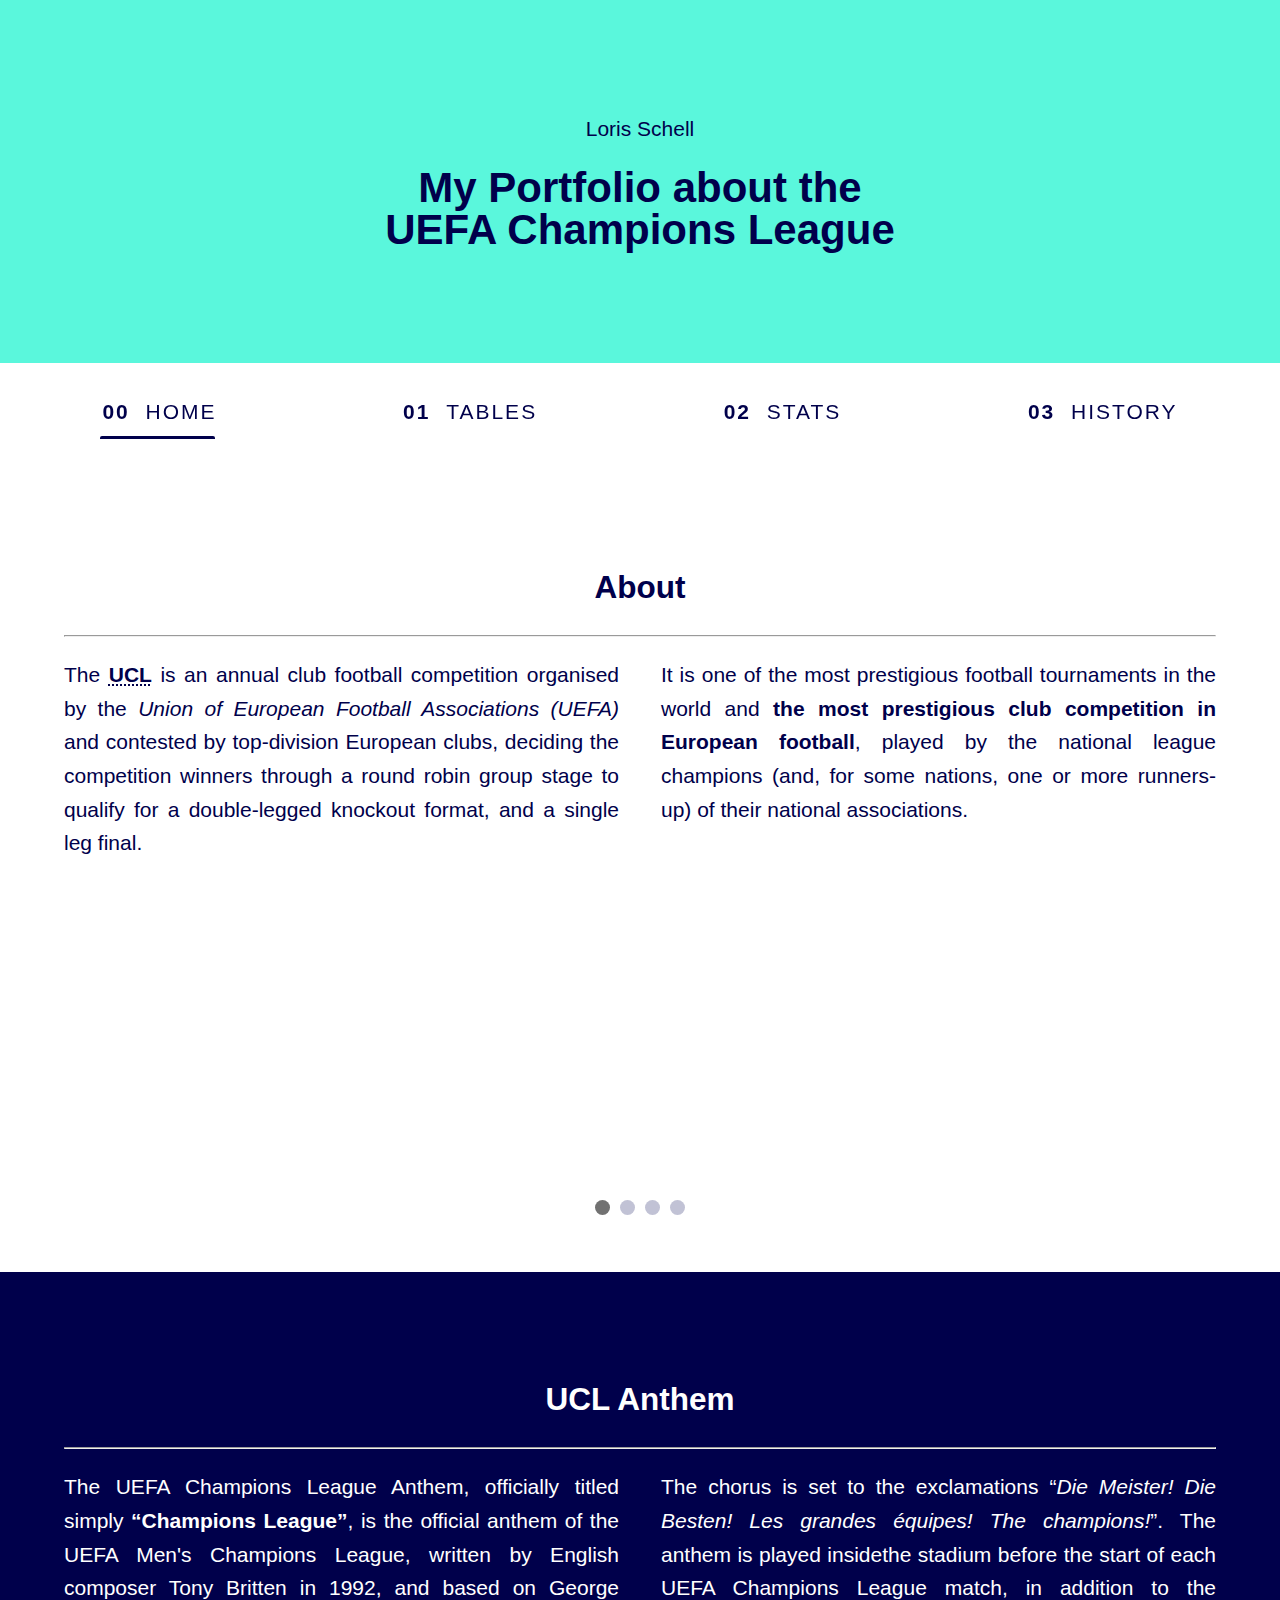
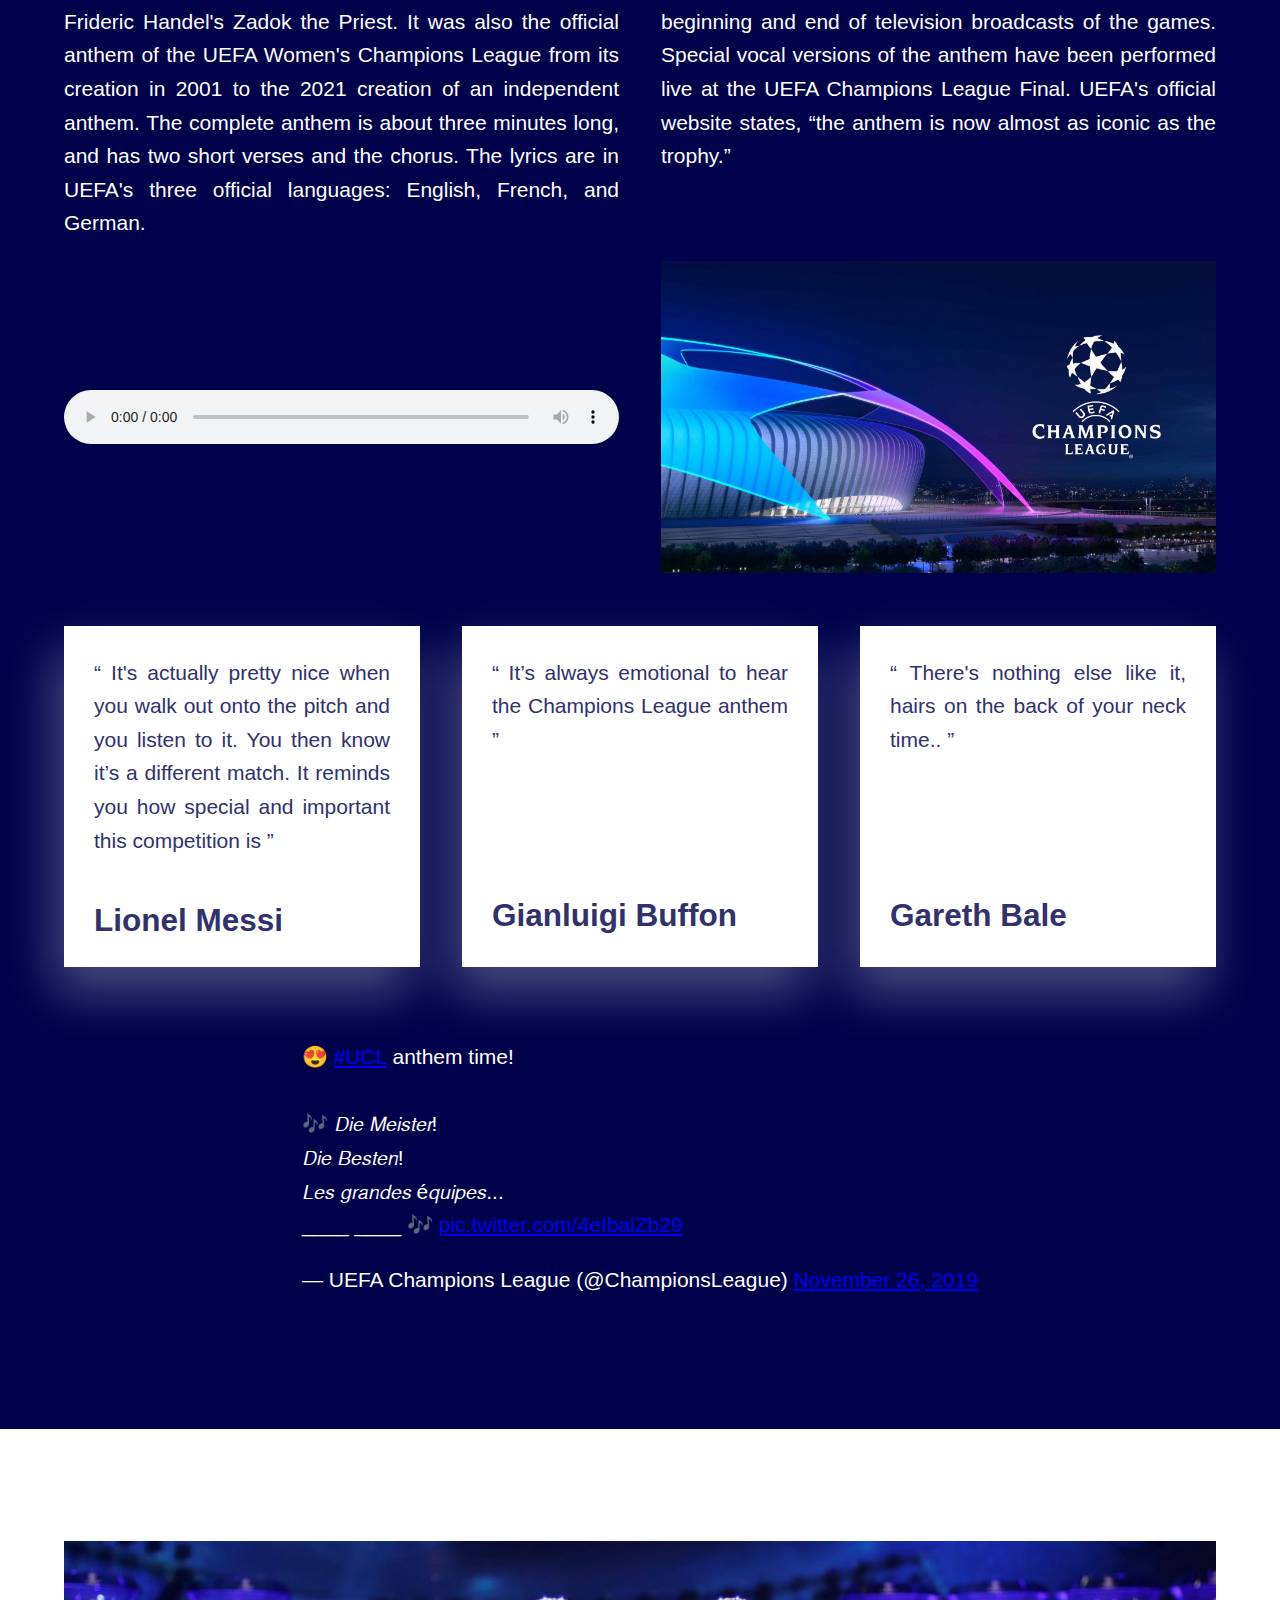
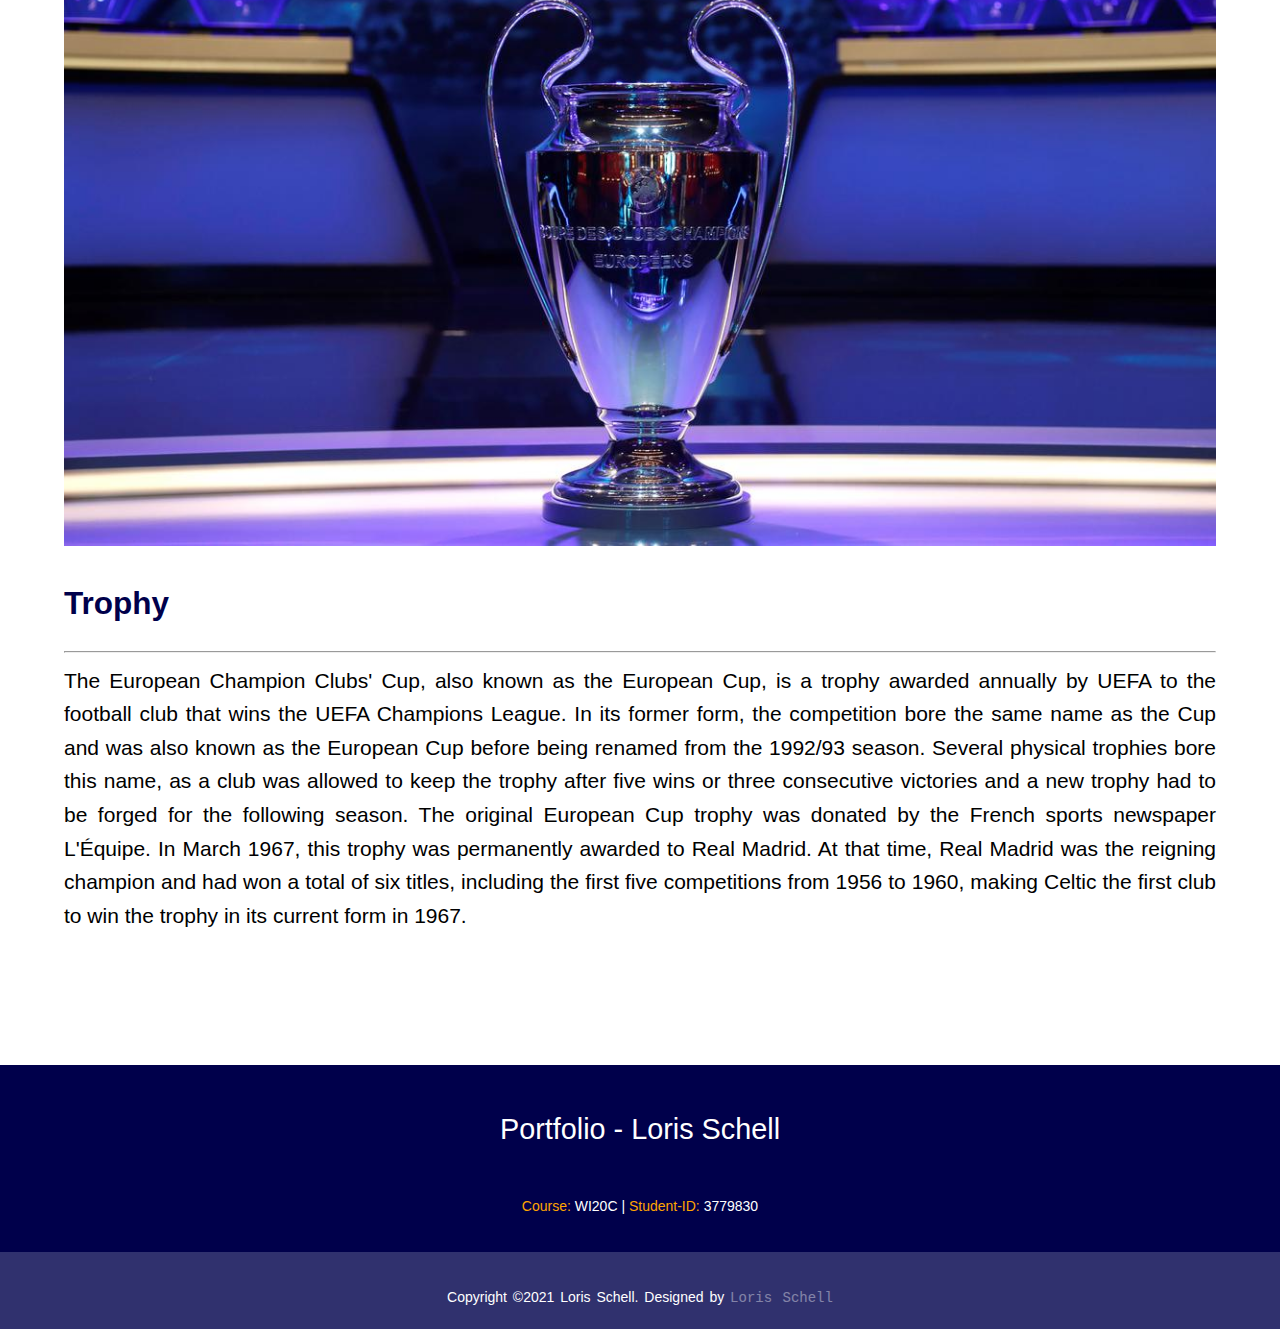
==== commit 3429d61b: "added Twitter" ====
--- a/public/index.html
+++ b/public/index.html
@@ -68,148 +68,191 @@
       </ul>
     </nav>
 
-    <section class="bg-light">
-      <div class="container">
-        <h2 class="text-center">About</h2>
-        <hr class="underline" />
-        <div class="split">
-          <div>
-            <p class="text-justify">
-              The
-              <b><abbr title="UEFA Champions League" tabindex="0">UCL</abbr></b>
-              is an annual club football competition organised by the
-              <span class="semi-bold"
-                ><i>Union of European Football Associations (UEFA)</i></span
-              >
-              and contested by top-division European clubs, deciding the
-              competition winners through a round robin group stage to qualify
-              for a double-legged knockout format, and a single leg final.
-            </p>
-          </div>
-          <div>
-            <p class="text-justify">
-              It is one of the most prestigious football tournaments in the
-              world and
-              <span class="bold"
-                >the most prestigious club competition in European
-                football</span
-              >, played by the national league champions (and, for some nations,
-              one or more runners-up) of their national associations.
-            </p>
-          </div>
-        </div>
-      </div>
-    </section>
-
-    <div class="slideshow-container">
-      <!--Slide 1-->
-      <div class="mySlides fade">
-        <div class="numbertext">1 / 4</div>
-        <video class="slideshow_item" autoplay playsinline muted loop>
-          <source
-            src="https://uclbranding.uefa.com/assets/video/starball-loop.mp4"
-            type="video/mp4"
-          />
-        </video>
-        <div class="slideshow_image-caption"></div>
-      </div>
-
-      <!--Slide 2-->
-      <div class="mySlides fade">
-        <div class="numbertext">2 / 4</div>
-        <img class="slideshow_item" src="images/CR7.jpg" alt="" />
-        <div class="slideshow_item-caption">Cristiano Ronaldo bicycle kick</div>
-      </div>
-
-      <!--Slide 3-->
-      <div class="mySlides fade">
-        <div class="numbertext">3 / 4</div>
-        <img class="slideshow_item" src="images/Messi.jpg" alt="" />
-        <div class="slideshow_item-caption">Lionel Messi</div>
-      </div>
-
-      <!--Slide 4-->
-      <div class="mySlides fade">
-        <div class="numbertext">4 / 4</div>
-        <img class="slideshow_item" src="images/Liverpool-winner.jpg" alt="" />
-        <div class="slideshow_item-caption">UCL Champions of 2018/19</div>
-      </div>
-
-      <a class="prev" onclick="plusSlides(-1)">&#10094;</a>
-      <a class="next" onclick="plusSlides(1)">&#10095;</a>
-    </div>
-
-    <div class="slideshow-nav">
-      <span class="nav-dot" onclick="currentSlide(1)"></span>
-      <span class="nav-dot" onclick="currentSlide(2)"></span>
-      <span class="nav-dot" onclick="currentSlide(3)"></span>
-      <span class="nav-dot" onclick="currentSlide(4)"></span>
-    </div>
-
-    <section class="bg-dark">
-      <div class="container">
-        <h2 class="text-center">UCL Anthem</h2> <!--TODO:markup of text with quote etc.-->
-        <hr class="underline" />
-        <div class="split">
-          <div>
-            <p class="text-justify">
-              The UEFA Champions League Anthem, officially titled simply
-              "Champions League", is the official anthem of the UEFA Men's
-              Champions League, written by English composer Tony Britten in
-              1992, and based on George Frideric Handel's Zadok the Priest. It
-              was also the official anthem of the UEFA Women's Champions League
-              from its creation in 2001 to the 2021 creation of an independent
-              anthem. The complete anthem is about three minutes long, and has
-              two short verses and the chorus. The lyrics are in UEFA's three
-              official languages: English, French, and German.
-            </p>
-          </div>
-          <div>
-            <p class="text-justify">
-              The chorus is set to the exclamations "Die Meister! Die Besten!
-              Les grandes équipes! The champions!". The anthem is played inside
-              the stadium before the start of each UEFA Champions League match,
-              in addition to the beginning and end of television broadcasts of
-              the games. Special vocal versions of the anthem have been
-              performed live at the UEFA Champions League Final. UEFA's official
-              website states, "the anthem is now almost as iconic as the
-              trophy."
-            </p>
-          </div>
-        </div>
-      </div>
-      <div class="container">
-        <div class="split">
-          <div class="container_split-audio">
-            <audio
-              class="ucl_anthem"
-              src="https://upload.wikimedia.org/wikipedia/en/2/2d/Champions_League_anthem.ogg"
-              controls
+    <!--General-->
+    <article>
+      <section class="bg-light">
+        <div class="container">
+          <h2 class="text-center">About</h2>
+          <hr class="underline" />
+          <div class="split">
+            <div>
+              <p class="text-justify">
+                The
+                <b><abbr title="UEFA Champions League" tabindex="0">UCL</abbr></b>
+                is an annual club football competition organised by the
+                <span class="semi-bold"
+                  ><i>Union of European Football Associations (UEFA)</i></span
+                >
+                and contested by top-division European clubs, deciding the
+                competition winners through a round robin group stage to qualify
+                for a double-legged knockout format, and a single leg final.
+              </p>
+            </div>
+            <div>
+              <p class="text-justify">
+                It is one of the most prestigious football tournaments in the
+                world and
+                <span class="bold"
+                  >the most prestigious club competition in European
+                  football</span
+                >, played by the national league champions (and, for some nations,
+                one or more runners-up) of their national associations.
+              </p>
+            </div>
+          </div>
+        </div>
+      </section>
+      <div class="slideshow-container">
+        <!--Slide 1-->
+        <div class="mySlides fade">
+          <div class="numbertext">1 / 4</div>
+          <video class="slideshow_item" autoplay playsinline muted loop>
+            <source
+              src="https://uclbranding.uefa.com/assets/video/starball-loop.mp4"
+              type="video/mp4"
             />
-          </div>
-          <div>
-            <img src="./images/championsleague2.jpg" alt="UCL Theme" />
-          </div>
-        </div>
-      </div>
-    </section>
-
-    <section>
-      <div class="container">
-        <div class="split">
-          <div>
-            <img src="./images/trophy.jpg" alt="UCL Trophy" />
-          </div>
-          <div>
-            <h2>Trophy</h2>
-            <hr />
-            <p class="text-justify">
-              The European Champion Clubs' Cup, also known as the European Cup, is a trophy awarded annually by UEFA to the football club that wins the UEFA Champions League. In its former form, the competition bore the same name as the Cup and was also known as the European Cup before being renamed from the 1992/93 season. Several physical trophies bore this name, as a club was allowed to keep the trophy after five wins or three consecutive victories and a new trophy had to be forged for the following season. The original European Cup trophy was donated by the French sports newspaper L'Équipe. In March 1967, this trophy was permanently awarded to Real Madrid. At that time, Real Madrid was the reigning champion and had won a total of six titles, including the first five competitions from 1956 to 1960, making Celtic the first club to win the trophy in its current form in 1967.
-            </p>
-          </div>
-        </div>
-      </div>
-    </section>
+          </video>
+          <div class="slideshow_image-caption"></div>
+        </div>
+        <!--Slide 2-->
+        <div class="mySlides fade">
+          <div class="numbertext">2 / 4</div>
+          <img class="slideshow_item" src="images/CR7.jpg" alt="" />
+          <div class="slideshow_item-caption">Cristiano Ronaldo bicycle kick</div>
+        </div>
+        <!--Slide 3-->
+        <div class="mySlides fade">
+          <div class="numbertext">3 / 4</div>
+          <img class="slideshow_item" src="images/Messi.jpg" alt="" />
+          <div class="slideshow_item-caption">Lionel Messi</div>
+        </div>
+        <!--Slide 4-->
+        <div class="mySlides fade">
+          <div class="numbertext">4 / 4</div>
+          <img class="slideshow_item" src="images/Liverpool-winner.jpg" alt="" />
+          <div class="slideshow_item-caption">UCL Champions of 2018/19</div>
+        </div>
+        <a class="prev" onclick="plusSlides(-1)">&#10094;</a>
+        <a class="next" onclick="plusSlides(1)">&#10095;</a>
+      </div>
+      <div class="slideshow-nav">
+        <span class="nav-dot" onclick="currentSlide(1)"></span>
+        <span class="nav-dot" onclick="currentSlide(2)"></span>
+        <span class="nav-dot" onclick="currentSlide(3)"></span>
+        <span class="nav-dot" onclick="currentSlide(4)"></span>
+      </div>
+    </article>
+
+    <!--Anthem-->
+    <article>
+      <section class="bg-dark">
+        <!--text-->
+        <div class="container">
+          <h2 class="text-center">UCL Anthem</h2>
+          <hr class="underline" />
+          <div class="split">
+            <div>
+              <p class="text-justify">
+                The UEFA Champions League Anthem, officially titled simply
+                <q class="bold">Champions League</q>, is the official anthem of the UEFA Men's Champions League, written by English composer Tony Britten in 1992, and based on George Frideric Handel's Zadok the Priest. It was also the official anthem of the UEFA Women's Champions League from its creation in 2001 to the 2021 creation of an independent anthem. The complete anthem is about three minutes long, and has two short verses and the chorus. The lyrics are in UEFA's three official languages: English, French, and German.
+              </p>
+            </div>
+            <div>
+              <p class="text-justify">
+                The chorus is set to the exclamations <q><i>Die Meister! Die Besten! Les grandes équipes! The champions!</i></q>. The anthem is played insidethe stadium before the start of each UEFA Champions League match, in addition to the beginning and end of television broadcasts of the games. Special vocal versions of the anthem have been performed live at the UEFA Champions League Final. UEFA's official website states, <q class="semi-bold">the anthem is now almost as iconic as the trophy.</q>
+              </p>
+            </div>
+          </div>
+        </div>
+        <!--audio-->
+        <div class="container">
+          <div class="split">
+            <div class="container_split-audio">
+              <audio
+                class="ucl_anthem"
+                src="https://upload.wikimedia.org/wikipedia/en/2/2d/Champions_League_anthem.ogg"
+                controls
+              />
+            </div>
+            <div>
+              <img src="./images/championsleague2.jpg" alt="UCL Theme" />
+            </div>
+          </div>
+        </div>
+        <!--quotes-->
+        <div class="container">
+            <div class="quotes">
+              <div class="quote">
+                  <q class="text-justify">
+                    It's actually pretty nice when you walk out onto the pitch and you listen to it. You then know it’s a different match. It reminds you how special and important this competition is
+                  </q>
+                  <h2>Lionel Messi</h2>
+              </div>
+              <div class="quote">
+                  <q class="text-justify">
+                    It’s always emotional to hear the Champions League anthem
+                  </q>
+                  <h2>Gianluigi Buffon</h2>
+              </div>
+              <div class="quote">
+                  <q class="text-justify">
+                    There's nothing else like it, hairs on the back of your neck time..
+                  </q>
+                  <h2>Gareth Bale</h2>
+              </div>
+            </div>
+        </div>
+        <!--embeded twitter-content-->
+        <div class="container">
+          <div class="wrapper-tweet">
+            <blockquote class="twitter-tweet" data-lang="en" data-theme="light">
+              <p lang="fr" dir="ltr">😍
+                <a href="https://twitter.com/hashtag/UCL?src=hash&amp;ref_src=twsrc%5Etfw">#UCL</a> anthem time!
+                <br>
+                <br>
+                🎶 𝘋𝘪𝘦 𝘔𝘦𝘪𝘴𝘵𝘦𝘳!
+                <br>𝘋𝘪𝘦 𝘉𝘦𝘴𝘵𝘦𝘯!
+                <br>𝘓𝘦𝘴 𝘨𝘳𝘢𝘯𝘥𝘦𝘴 é𝘲𝘶𝘪𝘱𝘦𝘴...<br>____ ____ 🎶
+                <a href="https://t.co/4eIbaiZb29">pic.twitter.com/4eIbaiZb29</a></p>&mdash; UEFA Champions League (@ChampionsLeague)
+                <a href="https://twitter.com/ChampionsLeague/status/1199386211233812481?ref_src=twsrc%5Etfw">November 26, 2019</a>
+              </blockquote> <script async crossorigin="anonymous" src="https://platform.twitter.com/widgets.js" charset="utf-8"></script>
+          </div>
+        </div>
+      </section>
+    </article>
+
+    <!--Trophy-->
+    <article>
+      <section>
+        <div class="container">
+          <div class="split split-trophy">
+            <div>
+              <img src="./images/trophy3.jpg" alt="UCL Trophy" />
+            </div>
+            <div>
+              <h2>Trophy</h2>
+              <hr />
+              <p class="text-justify">
+                The European Champion Clubs' Cup, also known as the European Cup,
+                is a trophy awarded annually by UEFA to the football club that
+                wins the UEFA Champions League. In its former form, the
+                competition bore the same name as the Cup and was also known as
+                the European Cup before being renamed from the 1992/93 season.
+                Several physical trophies bore this name, as a club was allowed to
+                keep the trophy after five wins or three consecutive victories and
+                a new trophy had to be forged for the following season. The
+                original European Cup trophy was donated by the French sports
+                newspaper L'Équipe. In March 1967, this trophy was permanently
+                awarded to Real Madrid. At that time, Real Madrid was the reigning
+                champion and had won a total of six titles, including the first
+                five competitions from 1956 to 1960, making Celtic the first club
+                to win the trophy in its current form in 1967.
+              </p>
+            </div>
+          </div>
+        </div>
+      </section>
+    </article>
 
     <button
       class="scrollTopBtn transparent-look"
@@ -220,13 +263,16 @@
       <div class="footer-content">
         <h3>Portfolio - Loris Schell</h3>
         <p>
-          Course: WI20C | Student-ID: 3779830
+          <span class="footer-highlighted">Course:</span> WI20C |
+          <span class="footer-highlighted">Student-ID:</span> 3779830
         </p>
       </div>
       <div class="footer-bottom">
-        <p>Copyright &copy;2021 Loris Schell. Designed by <span>Loris Schell</span></p>
+        <p>
+          Copyright &copy;2021 Loris Schell. Designed by
+          <code>Loris Schell</code>
+        </p>
       </div>
     </footer>
-    
   </body>
-</html>
+</html>--- a/public/css/main.css
+++ b/public/css/main.css
@@ -32,6 +32,11 @@
   --font-weight--bold: 700;
 }
 
+::selection {
+  background-color: var(--clr-ucl-darkblue);
+  color: var(--clr-ucl-white);
+}
+
 /* Homepage Basic Design */
 
 *,
@@ -124,7 +129,7 @@
 .container_split-audio {
   display: flex;
   justify-content: center;
-  align-items: center;  
+  align-items: center;
 }
 
 .ucl_anthem {
@@ -152,8 +157,101 @@
   }
 }
 
+@media (max-width: 1500px) and (min-width: 620px) {
+  .container .split.split-trophy {
+    flex-direction: column;
+  }
+
+  .container .split.split-trophy > * {
+    margin: 0;
+  }
+
+  .container .split.split-trophy > :first-child {
+    margin-bottom: 2em;
+  }
+
+}
+
 .container--narrow {
   max-width: 34rem;
+}
+
+/*quote*/
+
+.quotes {
+  display: flex;
+  flex-direction: row;
+  margin-top: 2.5em;
+}
+
+.quotes > * {
+  flex-basis: 100%;
+}
+
+.quotes > *:not(:last-child) {
+  margin-right: 2em;
+}
+
+.quote {
+  background-color: var(--clr-ucl-white);
+  color: var(--clr-ucl-text);
+  overflow: hidden;
+
+  transition: 0.5s;
+  z-index: 2;
+  padding: 30px;
+
+  box-shadow: -10px 25px 50px rgba(255 255 255 / 0.3);
+}
+
+.quote > q {
+  display: block;
+  min-height: min(70%, 120.5rem);
+}
+
+.quotes .quote > h2 {
+  color: var(--clr-ucl-text);
+  font-weight: var(--font-weight--bold);
+  padding-top: 3rem;
+  margin: 0;
+}
+
+.quote:hover {
+  box-shadow: -20px 50px 100px rgba(255 255 255 / 0.5);
+}
+
+@media (max-width: 998px) {
+  .quotes {
+    flex-direction: column;
+  }
+  .quotes > *:not(:last-child) {
+    margin-right: 0;
+    margin-bottom: 1.5em;
+  }
+}
+
+/*tweet*/
+
+.wrapper-tweet {
+  display: flex;
+  flex-direction: column;
+  justify-content: center;
+  align-items: center;
+  margin: 2.5em 0 0 0;
+}
+
+.wrapper-tweet > * {
+  flex-basis: 100%;
+}
+
+.iframe-twitter {
+  width: 100%;
+}
+
+@media (max-width: 400px) {
+  .wrapper-tweet {
+    overflow: scroll;
+  }
 }
 
 /*footer*/
@@ -161,7 +259,7 @@
 footer {
   background: var(--clr-ucl-darkblue);
   color: var(--clr-ucl-white);
-  
+
   padding-top: 40px;
   width: 100vw;
   height: auto;
@@ -174,7 +272,6 @@
   justify-content: center;
   flex-direction: column;
   text-align: center;
-  
 }
 
 .footer-content h3 {
@@ -192,6 +289,10 @@
   font-size: 14px;
 }
 
+.footer-highlighted {
+  color: orange;
+}
+
 .footer-bottom {
   background: var(--clr-ucl-text);
   width: 100vw;
@@ -206,8 +307,8 @@
   margin-bottom: 0;
 }
 
-.footer-bottom span {
-  opacity: .4;
+.footer-bottom code {
+  opacity: 0.4;
   font-weight: 200;
 }
 
@@ -488,7 +589,7 @@
   }
 }
 
-/*Fade-in content*/
+/*Fade-in content FIXME: deletion if not used*/ 
 
 .fade-in {
   opacity: 0;
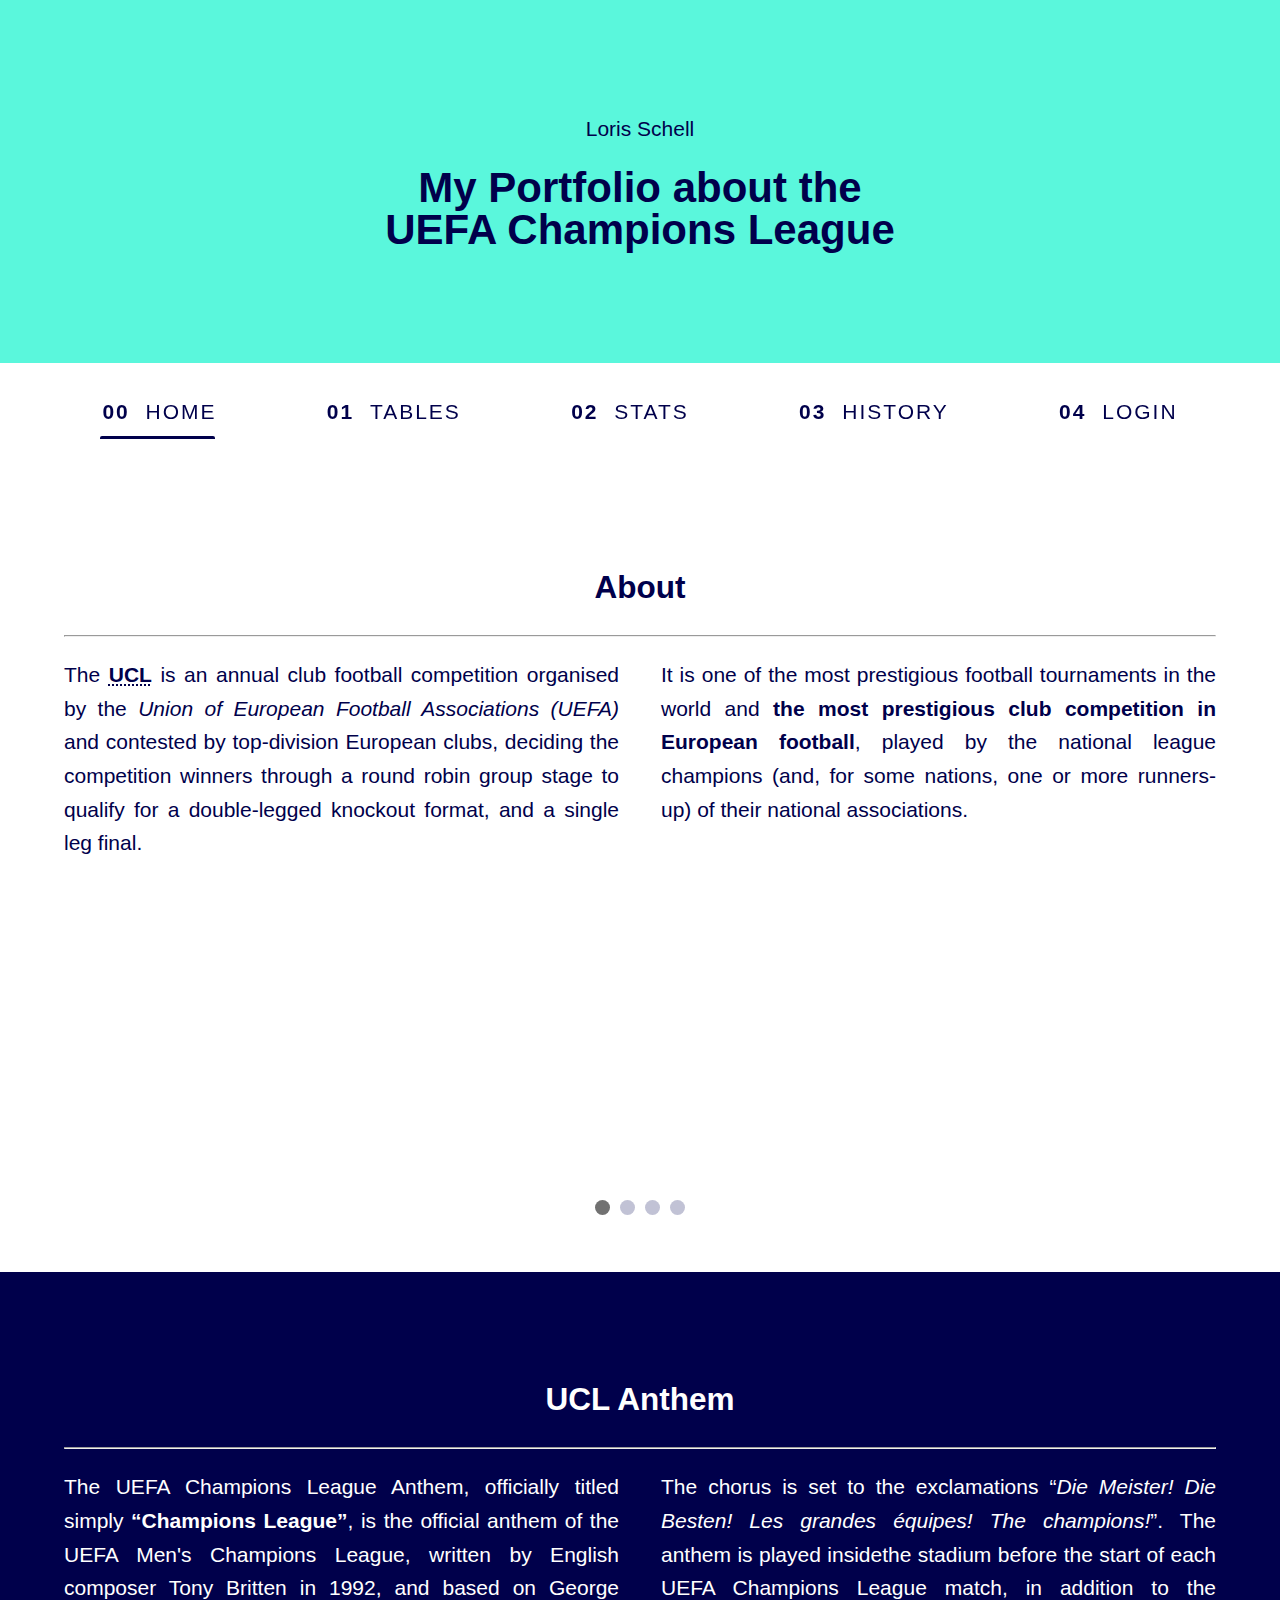
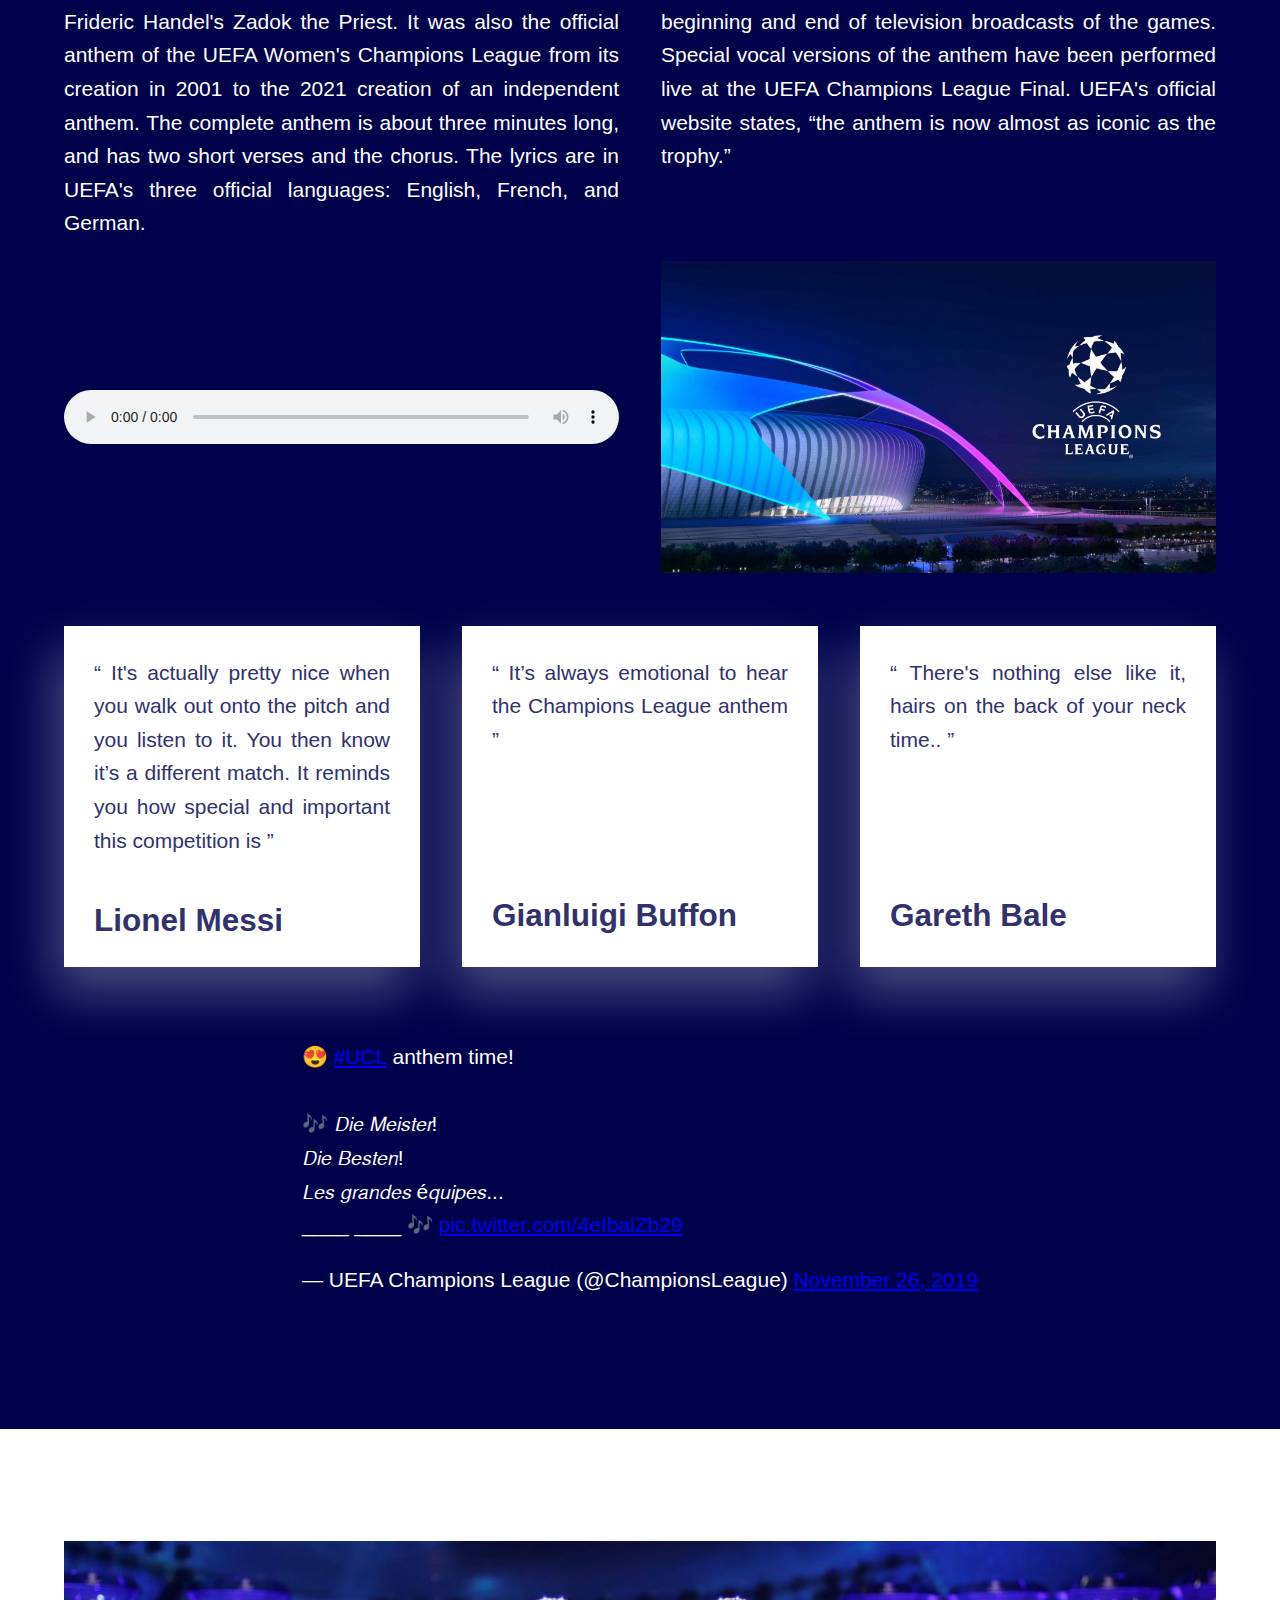
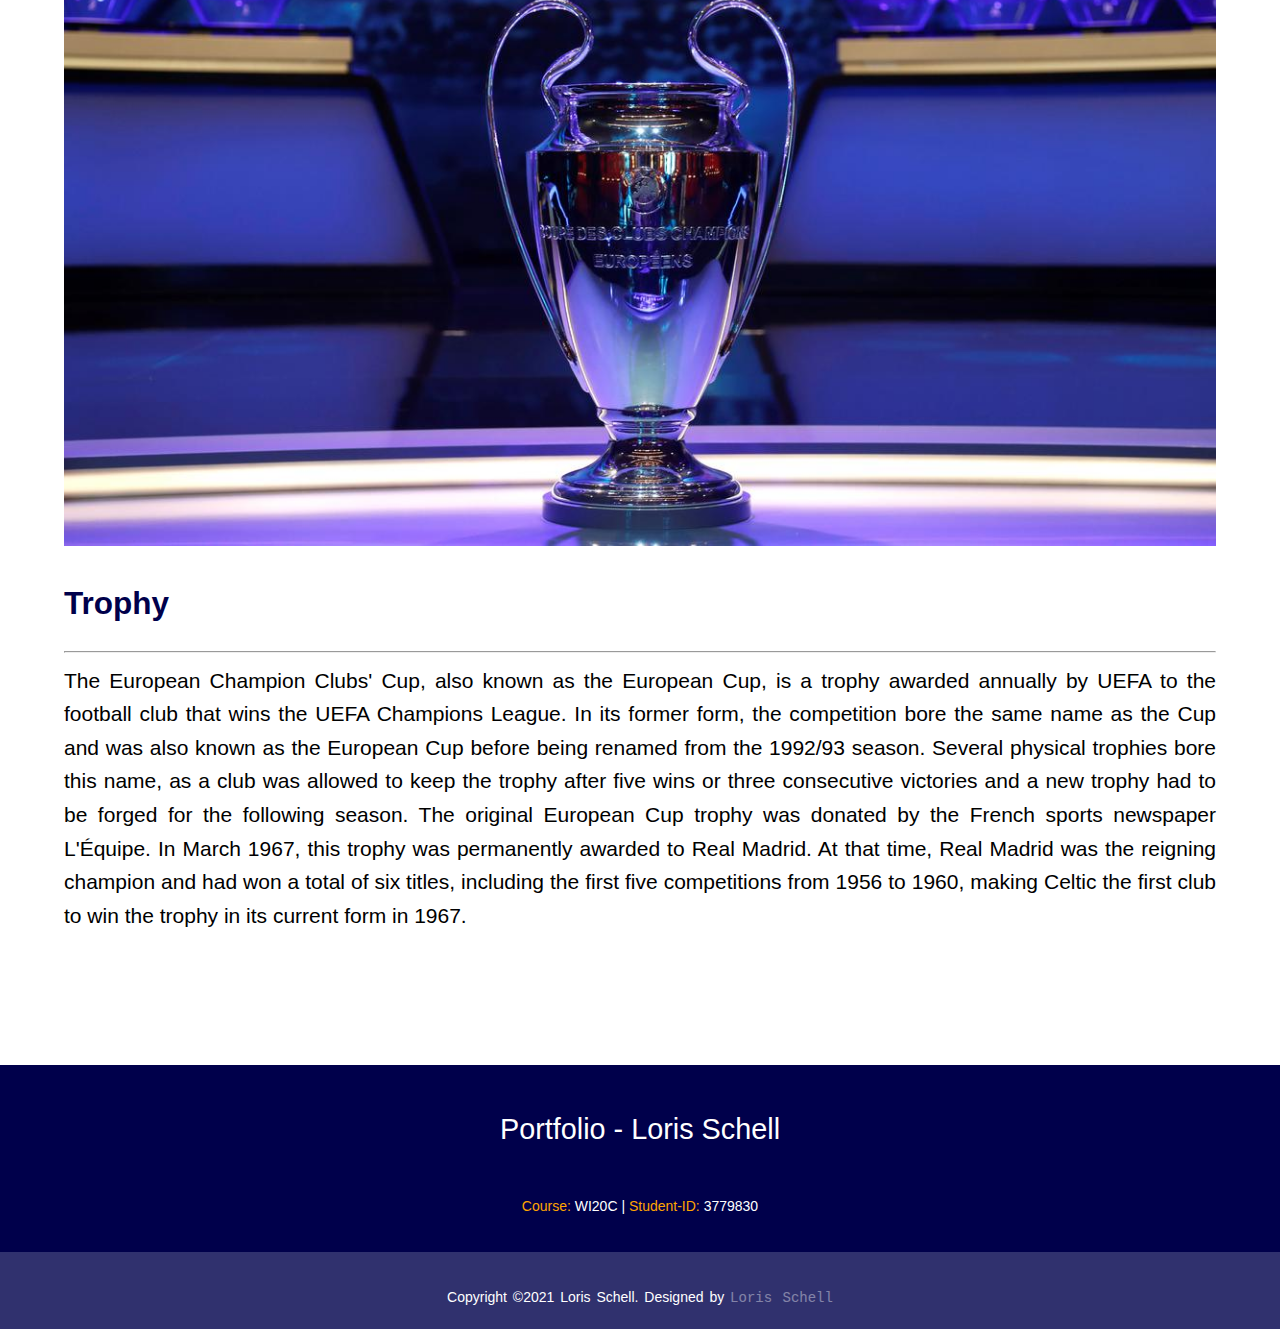
==== commit 4891e06b: "Login.html added" ====
--- a/public/index.html
+++ b/public/index.html
@@ -63,6 +63,11 @@
             href="history.html"
           >
             <span aria-hidden="true">03</span>History
+          </a>
+        </li>
+        <li>
+          <a class="uppercase text-dark letter-spacing-2 nav-link" href="login.html">
+            <span aria-hidden="true">04</span>Login
           </a>
         </li>
       </ul>
